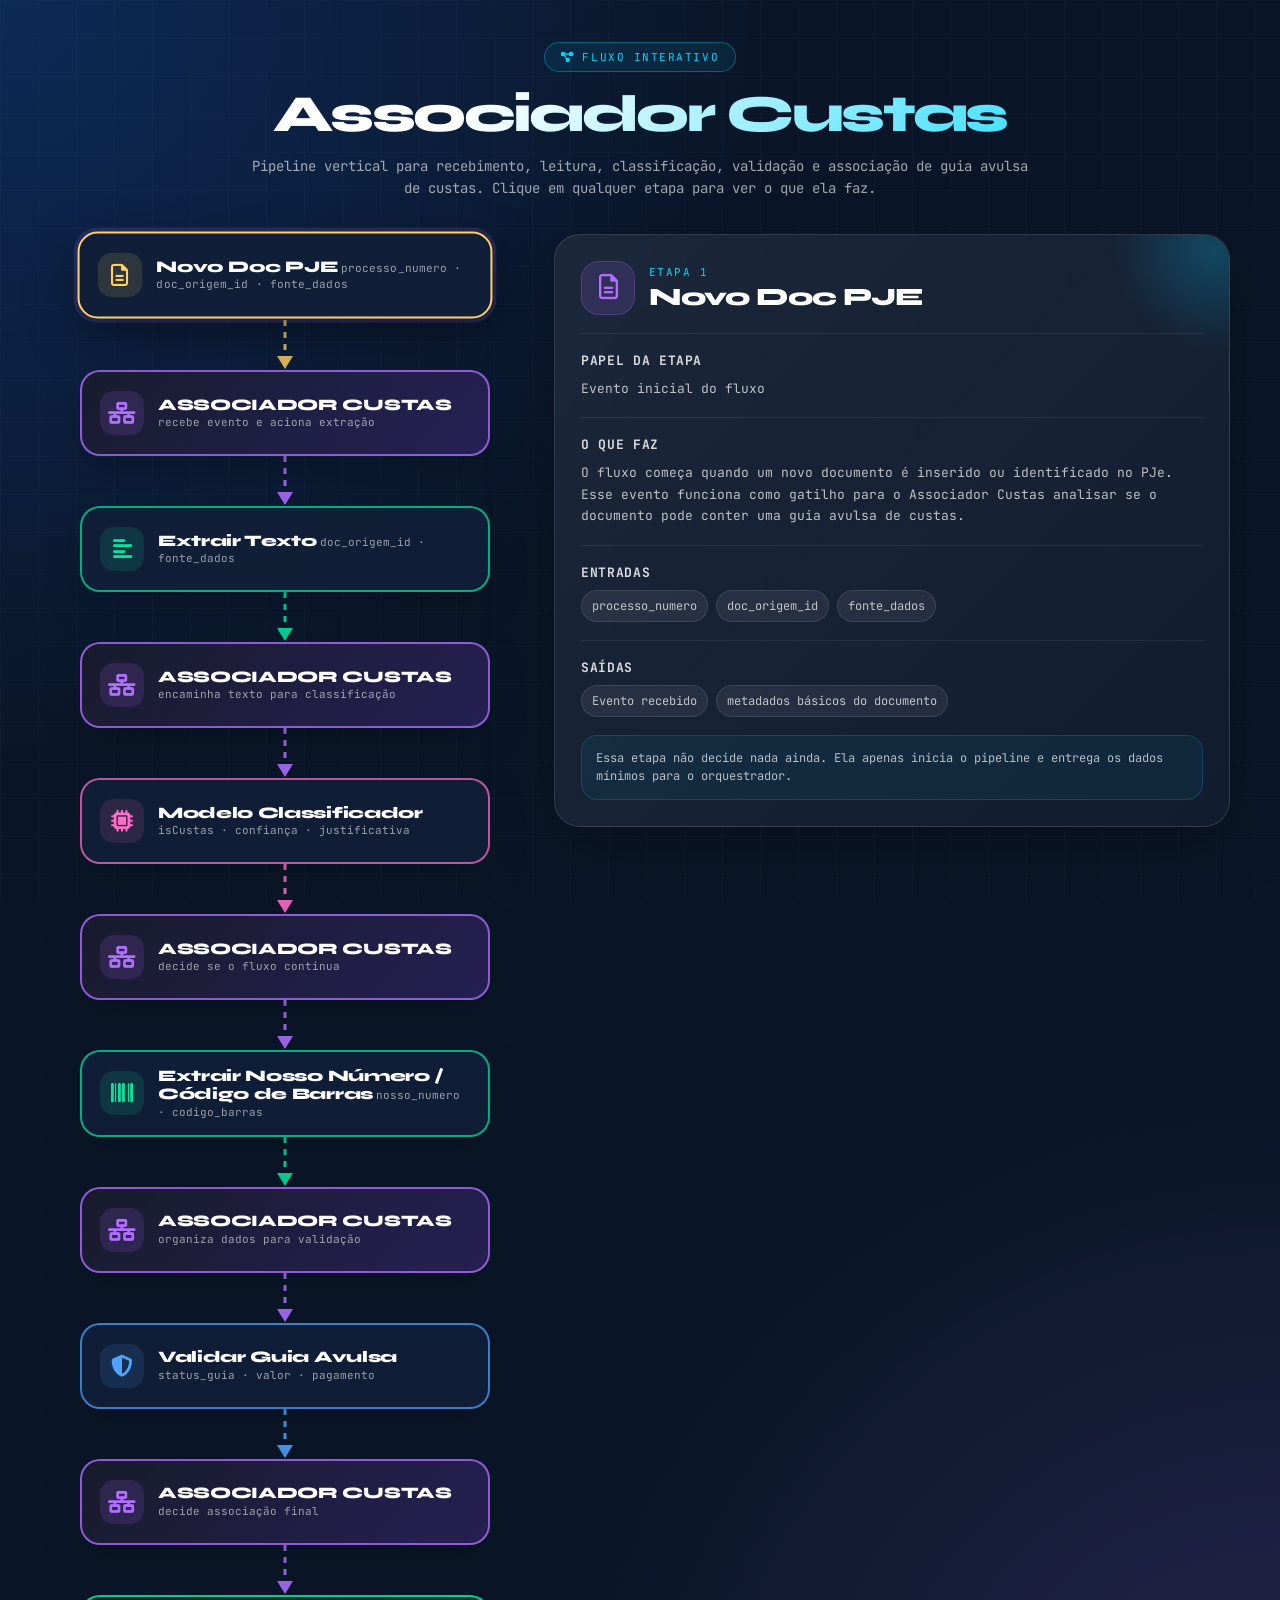
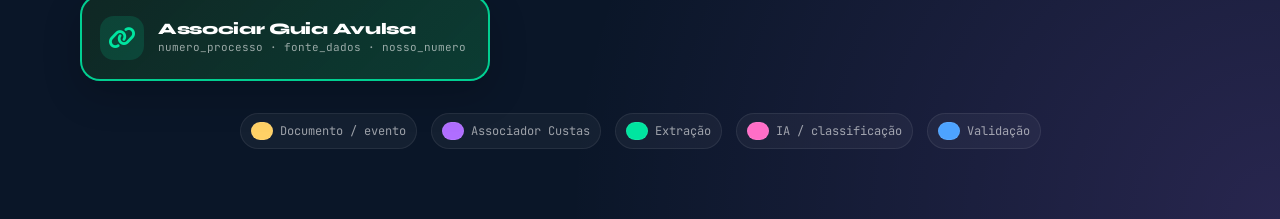
==== fluxo.html @ 92eff931 "html do fluxo" ====
<!DOCTYPE html>
<html lang="pt-BR">
<head>
  <meta charset="UTF-8" />
  <title>Fluxo Interativo - Associador Custas</title>
  <meta name="viewport" content="width=device-width, initial-scale=1.0" />

  <link href="https://fonts.googleapis.com/css2?family=Syne:wght@700;800&family=JetBrains+Mono:wght@400;600&display=swap" rel="stylesheet">
  <link rel="stylesheet" href="https://cdnjs.cloudflare.com/ajax/libs/font-awesome/6.5.0/css/all.min.css"/>

  <style>
    :root {
      --bg: #0a1628;
      --bg2: #101d33;
      --card: rgba(18, 31, 56, 0.92);
      --card2: rgba(26, 42, 74, 0.96);
      --text: #ffffff;
      --muted: rgba(255,255,255,.62);

      --yellow: #ffd166;
      --purple: #b06eff;
      --cyan: #00d4ff;
      --green: #00e5a0;
      --blue: #4da3ff;
      --pink: #ff6ec7;
      --border: rgba(255,255,255,.12);
    }

    * {
      box-sizing: border-box;
    }

    body {
      margin: 0;
      min-height: 100vh;
      background:
        radial-gradient(circle at top left, rgba(26,111,255,.22), transparent 34%),
        radial-gradient(circle at bottom right, rgba(176,110,255,.18), transparent 32%),
        var(--bg);
      color: var(--text);
      font-family: 'Syne', sans-serif;
      overflow-x: hidden;
    }

    body::before {
      content: "";
      position: fixed;
      inset: 0;
      background-image:
        linear-gradient(rgba(255,255,255,.035) 1px, transparent 1px),
        linear-gradient(90deg, rgba(255,255,255,.035) 1px, transparent 1px);
      background-size: 38px 38px;
      pointer-events: none;
      opacity: .6;
    }

    .page {
      position: relative;
      z-index: 1;
      width: min(1180px, calc(100vw - 32px));
      margin: 0 auto;
      padding: 42px 0 70px;
    }

    .header {
      text-align: center;
      margin-bottom: 34px;
    }

    .badge {
      display: inline-flex;
      align-items: center;
      gap: 8px;
      padding: 7px 16px;
      border: 1px solid rgba(0,212,255,.35);
      border-radius: 999px;
      background: rgba(0,212,255,.08);
      color: var(--cyan);
      font-family: 'JetBrains Mono', monospace;
      font-size: 11px;
      text-transform: uppercase;
      letter-spacing: .14em;
      margin-bottom: 16px;
    }

    h1 {
      margin: 0;
      font-size: clamp(30px, 5vw, 52px);
      font-weight: 800;
      letter-spacing: -0.05em;
      line-height: 1.02;
      background: linear-gradient(135deg, #fff 35%, var(--cyan));
      -webkit-background-clip: text;
      -webkit-text-fill-color: transparent;
      background-clip: text;
    }

    .subtitle {
      max-width: 780px;
      margin: 14px auto 0;
      color: var(--muted);
      font-family: 'JetBrains Mono', monospace;
      font-size: 14px;
      line-height: 1.6;
    }

    .layout {
      display: grid;
      grid-template-columns: 470px 1fr;
      gap: 34px;
      align-items: start;
      margin-top: 34px;
    }

    .flow-column {
      display: flex;
      flex-direction: column;
      align-items: center;
      width: 100%;
    }

    .step {
      width: min(410px, 100%);
      min-height: 86px;
      border-radius: 20px;
      border: 2px solid var(--border);
      background: var(--card);
      color: #fff;
      padding: 15px 18px;
      cursor: pointer;
      position: relative;
      z-index: 2;
      box-shadow: 0 14px 38px rgba(0,0,0,.20);
      transition:
        transform .16s ease,
        box-shadow .16s ease,
        border-color .16s ease,
        background .16s ease;
      display: grid;
      grid-template-columns: 46px 1fr;
      gap: 12px;
      align-items: center;
      text-align: left;
      font-family: 'Syne', sans-serif;
    }

    .step:hover {
      transform: translateY(-2px);
      box-shadow: 0 18px 46px rgba(0,0,0,.32);
    }

    .step.active {
      transform: translateY(-2px) scale(1.012);
      box-shadow:
        0 0 0 4px rgba(176,110,255,.15),
        0 18px 50px rgba(0,0,0,.42);
    }

    .icon {
      width: 44px;
      height: 44px;
      border-radius: 14px;
      display: grid;
      place-items: center;
      font-size: 22px;
      background: rgba(255,255,255,.06);
    }

    .step-title {
      font-size: 16px;
      font-weight: 800;
      line-height: 1.15;
      letter-spacing: -0.02em;
    }

    .step-mini {
      margin-top: 5px;
      font-family: 'JetBrains Mono', monospace;
      font-size: 11px;
      color: rgba(255,255,255,.58);
      line-height: 1.35;
    }

    .doc {
      border-color: rgba(255,209,102,.75);
    }
    .doc .icon {
      color: var(--yellow);
      background: rgba(255,209,102,.12);
    }
    .doc.active {
      border-color: var(--yellow);
    }

    .assoc {
      border-color: rgba(176,110,255,.78);
      background: linear-gradient(135deg, rgba(25,28,45,.95), rgba(49,36,100,.72));
    }
    .assoc .icon {
      color: var(--purple);
      background: rgba(176,110,255,.14);
    }
    .assoc.active {
      border-color: var(--purple);
    }

    .extract {
      border-color: rgba(0,229,160,.72);
    }
    .extract .icon {
      color: var(--green);
      background: rgba(0,229,160,.12);
    }
    .extract.active {
      border-color: var(--green);
    }

    .classify {
      border-color: rgba(255,110,199,.72);
    }
    .classify .icon {
      color: var(--pink);
      background: rgba(255,110,199,.12);
    }
    .classify.active {
      border-color: var(--pink);
    }

    .validate {
      border-color: rgba(77,163,255,.72);
    }
    .validate .icon {
      color: var(--blue);
      background: rgba(77,163,255,.12);
    }
    .validate.active {
      border-color: var(--blue);
    }

    .final {
      border-color: rgba(0,229,160,.88);
      background: linear-gradient(135deg, rgba(16,40,36,.96), rgba(12,74,55,.74));
    }
    .final .icon {
      color: var(--green);
      background: rgba(0,229,160,.14);
    }
    .final.active {
      border-color: var(--green);
    }

    .arrow {
      height: 50px;
      width: 32px;
      display: grid;
      place-items: center;
      opacity: .9;
    }

    .arrow svg {
      overflow: visible;
    }

    .arrow-line {
      stroke-dasharray: 6 6;
      animation: dash 1.4s linear infinite;
    }

    @keyframes dash {
      to {
        stroke-dashoffset: -24;
      }
    }

    .details {
      position: sticky;
      top: 24px;
      border: 1px solid var(--border);
      border-radius: 26px;
      background:
        linear-gradient(135deg, rgba(255,255,255,.07), rgba(255,255,255,.025)),
        rgba(12, 24, 44, .86);
      box-shadow: 0 20px 65px rgba(0,0,0,.30);
      padding: 26px;
      min-height: 438px;
      overflow: hidden;
    }

    .details::before {
      content: "";
      position: absolute;
      width: 220px;
      height: 220px;
      border-radius: 50%;
      right: -95px;
      top: -95px;
      background: radial-gradient(circle, rgba(0,212,255,.22), transparent 65%);
      pointer-events: none;
    }

    .details-top {
      display: flex;
      align-items: center;
      gap: 14px;
      margin-bottom: 18px;
      position: relative;
      z-index: 1;
    }

    .details-icon {
      width: 54px;
      height: 54px;
      border-radius: 18px;
      display: grid;
      place-items: center;
      background: rgba(176,110,255,.14);
      color: var(--purple);
      font-size: 25px;
      border: 1px solid rgba(176,110,255,.25);
    }

    .details-kicker {
      color: var(--cyan);
      font-family: 'JetBrains Mono', monospace;
      font-size: 11px;
      text-transform: uppercase;
      letter-spacing: .13em;
      margin-bottom: 5px;
    }

    .details-title {
      font-size: 25px;
      font-weight: 800;
      letter-spacing: -0.04em;
      line-height: 1.08;
    }

    .details-body {
      position: relative;
      z-index: 1;
    }

    .section {
      margin-top: 18px;
      padding-top: 18px;
      border-top: 1px solid rgba(255,255,255,.08);
    }

    .section h3 {
      margin: 0 0 9px;
      color: rgba(255,255,255,.84);
      font-size: 13px;
      font-family: 'JetBrains Mono', monospace;
      letter-spacing: .05em;
      text-transform: uppercase;
    }

    .section p {
      margin: 0;
      color: rgba(255,255,255,.72);
      font-family: 'JetBrains Mono', monospace;
      font-size: 13px;
      line-height: 1.65;
    }

    .chips {
      display: flex;
      flex-wrap: wrap;
      gap: 8px;
    }

    .chip {
      display: inline-flex;
      padding: 7px 10px;
      border-radius: 999px;
      background: rgba(255,255,255,.07);
      border: 1px solid rgba(255,255,255,.10);
      color: rgba(255,255,255,.72);
      font-family: 'JetBrains Mono', monospace;
      font-size: 12px;
    }

    .hint {
      margin-top: 18px;
      padding: 13px 14px;
      border-radius: 16px;
      border: 1px solid rgba(0,212,255,.18);
      background: rgba(0,212,255,.06);
      color: rgba(255,255,255,.70);
      font-family: 'JetBrains Mono', monospace;
      font-size: 12px;
      line-height: 1.55;
    }

    .legend {
      margin-top: 32px;
      display: flex;
      flex-wrap: wrap;
      justify-content: center;
      gap: 14px;
      color: rgba(255,255,255,.58);
      font-family: 'JetBrains Mono', monospace;
      font-size: 12px;
    }

    .legend span {
      display: inline-flex;
      align-items: center;
      gap: 7px;
      padding: 8px 10px;
      border-radius: 999px;
      background: rgba(255,255,255,.045);
      border: 1px solid rgba(255,255,255,.075);
    }

    .dot {
      width: 10px;
      height: 10px;
      border-radius: 50%;
    }

    @media (max-width: 920px) {
      .layout {
        grid-template-columns: 1fr;
      }

      .details {
        position: relative;
        top: auto;
        width: min(620px, 100%);
        margin: 0 auto;
        order: -1;
      }

      .flow-column {
        order: 2;
      }
    }

    @media (max-width: 520px) {
      .page {
        width: min(100vw - 18px, 1180px);
        padding-top: 30px;
      }

      .details {
        padding: 20px;
        border-radius: 22px;
      }

      .step {
        grid-template-columns: 42px 1fr;
        min-height: 80px;
        padding: 14px;
      }

      .icon {
        width: 40px;
        height: 40px;
        font-size: 20px;
      }

      .step-title {
        font-size: 15px;
      }

      .subtitle {
        font-size: 12.5px;
      }
    }
  </style>
</head>

<body>
  <main class="page">
    <header class="header">
      <div class="badge">
        <i class="fa-solid fa-diagram-project"></i>
        Fluxo interativo
      </div>
      <h1>Associador Custas</h1>
      <p class="subtitle">
        Pipeline vertical para recebimento, leitura, classificação, validação e associação de guia avulsa de custas.
        Clique em qualquer etapa para ver o que ela faz.
      </p>
    </header>

    <section class="layout">
      <div class="flow-column">

        <button class="step doc active"
          data-step="1"
          data-icon="fa-regular fa-file-lines"
          data-title="Novo Doc PJE"
          data-role="Evento inicial do fluxo"
          data-desc="O fluxo começa quando um novo documento é inserido ou identificado no PJe. Esse evento funciona como gatilho para o Associador Custas analisar se o documento pode conter uma guia avulsa de custas."
          data-inputs="processo_numero, doc_origem_id, fonte_dados"
          data-outputs="Evento recebido, metadados básicos do documento"
          data-note="Essa etapa não decide nada ainda. Ela apenas inicia o pipeline e entrega os dados mínimos para o orquestrador.">
          <span class="icon"><i class="fa-regular fa-file-lines"></i></span>
          <span>
            <span class="step-title">Novo Doc PJE</span>
            <span class="step-mini">processo_numero · doc_origem_id · fonte_dados</span>
          </span>
        </button>

        <div class="arrow">
          <svg width="26" height="50">
            <path class="arrow-line" d="M13 0 L13 38" stroke="#ffd166" stroke-width="3" fill="none"/>
            <polygon points="5,36 21,36 13,49" fill="#ffd166"/>
          </svg>
        </div>

        <button class="step assoc"
          data-step="2"
          data-icon="fa-solid fa-network-wired"
          data-title="ASSOCIADOR CUSTAS"
          data-role="Orquestrador do fluxo"
          data-desc="Recebe o evento do documento novo e organiza a próxima ação. Nesta primeira passagem, ele decide que precisa obter o conteúdo textual do documento antes de qualquer classificação."
          data-inputs="processo_numero, doc_origem_id, fonte_dados"
          data-outputs="Chamada para extração de texto"
          data-note="O Associador Custas funciona como controlador do pipeline, mas agora aparece de forma sequencial, sem setas de retorno.">
          <span class="icon"><i class="fa-solid fa-network-wired"></i></span>
          <span>
            <span class="step-title">ASSOCIADOR CUSTAS</span>
            <span class="step-mini">recebe evento e aciona extração</span>
          </span>
        </button>

        <div class="arrow">
          <svg width="26" height="50">
            <path class="arrow-line" d="M13 0 L13 38" stroke="#b06eff" stroke-width="3" fill="none"/>
            <polygon points="5,36 21,36 13,49" fill="#b06eff"/>
          </svg>
        </div>

        <button class="step extract"
          data-step="3"
          data-icon="fa-solid fa-align-left"
          data-title="Extrair Texto"
          data-role="Leitura do conteúdo do documento"
          data-desc="Consulta o documento de origem e extrai o texto necessário para análise posterior. Essa etapa transforma o documento bruto em uma representação textual utilizável pelo modelo classificador e pelos extratores."
          data-inputs="doc_origem_id, fonte_dados"
          data-outputs="texto_doc"
          data-note="Aqui pode haver chamada para API do PJe, OCR ou mecanismo interno de leitura, dependendo do formato do documento.">
          <span class="icon"><i class="fa-solid fa-align-left"></i></span>
          <span>
            <span class="step-title">Extrair Texto</span>
            <span class="step-mini">doc_origem_id · fonte_dados</span>
          </span>
        </button>

        <div class="arrow">
          <svg width="26" height="50">
            <path class="arrow-line" d="M13 0 L13 38" stroke="#00e5a0" stroke-width="3" fill="none"/>
            <polygon points="5,36 21,36 13,49" fill="#00e5a0"/>
          </svg>
        </div>

        <button class="step assoc"
          data-step="4"
          data-icon="fa-solid fa-network-wired"
          data-title="ASSOCIADOR CUSTAS"
          data-role="Recebe texto extraído"
          data-desc="Recebe o texto extraído do documento e prepara a chamada ao modelo classificador. A função desta etapa é coordenar a transição entre leitura do documento e análise semântica."
          data-inputs="texto_doc, processo_numero, doc_origem_id"
          data-outputs="Chamada para modelo classificador"
          data-note="Se o texto vier vazio, ilegível ou insuficiente, aqui pode ser previsto tratamento de erro ou encerramento controlado do fluxo.">
          <span class="icon"><i class="fa-solid fa-network-wired"></i></span>
          <span>
            <span class="step-title">ASSOCIADOR CUSTAS</span>
            <span class="step-mini">encaminha texto para classificação</span>
          </span>
        </button>

        <div class="arrow">
          <svg width="26" height="50">
            <path class="arrow-line" d="M13 0 L13 38" stroke="#b06eff" stroke-width="3" fill="none"/>
            <polygon points="5,36 21,36 13,49" fill="#b06eff"/>
          </svg>
        </div>

        <button class="step classify"
          data-step="5"
          data-icon="fa-solid fa-microchip"
          data-title="Modelo Classificador"
          data-role="Identificação de documento de custas"
          data-desc="Analisa o texto do documento e identifica se ele parece ser uma guia de custas, comprovante relacionado ou outro documento relevante para associação de guia avulsa."
          data-inputs="texto_doc"
          data-outputs="isCustas, confiança_classificação, justificativa_modelo"
          data-note="A saída principal é uma decisão do tipo verdadeiro/falso, indicando se o fluxo deve continuar para extração de dados financeiros.">
          <span class="icon"><i class="fa-solid fa-microchip"></i></span>
          <span>
            <span class="step-title">Modelo Classificador</span>
            <span class="step-mini">isCustas · confiança · justificativa</span>
          </span>
        </button>

        <div class="arrow">
          <svg width="26" height="50">
            <path class="arrow-line" d="M13 0 L13 38" stroke="#ff6ec7" stroke-width="3" fill="none"/>
            <polygon points="5,36 21,36 13,49" fill="#ff6ec7"/>
          </svg>
        </div>

        <button class="step assoc"
          data-step="6"
          data-icon="fa-solid fa-network-wired"
          data-title="ASSOCIADOR CUSTAS"
          data-role="Decisão de continuidade"
          data-desc="Recebe o resultado do classificador. Se o documento for identificado como relacionado a custas, o fluxo segue para extração do Nosso Número ou código de barras. Caso contrário, o fluxo pode ser encerrado ou registrado como não aplicável."
          data-inputs="isCustas, confiança_classificação, texto_doc"
          data-outputs="Decisão de continuidade do fluxo"
          data-note="Essa é uma etapa de controle importante: evita tentar validar ou associar documentos que não são guias ou comprovantes de custas.">
          <span class="icon"><i class="fa-solid fa-network-wired"></i></span>
          <span>
            <span class="step-title">ASSOCIADOR CUSTAS</span>
            <span class="step-mini">decide se o fluxo continua</span>
          </span>
        </button>

        <div class="arrow">
          <svg width="26" height="50">
            <path class="arrow-line" d="M13 0 L13 38" stroke="#b06eff" stroke-width="3" fill="none"/>
            <polygon points="5,36 21,36 13,49" fill="#b06eff"/>
          </svg>
        </div>

        <button class="step extract"
          data-step="7"
          data-icon="fa-solid fa-barcode"
          data-title="Extrair Nosso Número / Código de Barras"
          data-role="Extração de identificadores financeiros"
          data-desc="Busca no texto do documento informações como Nosso Número, linha digitável, código de barras ou outros identificadores necessários para consultar e validar a guia avulsa."
          data-inputs="texto_doc"
          data-outputs="nosso_numero, codigo_barras, linha_digitavel"
          data-note="Essa etapa pode usar regex, regras heurísticas ou modelo de extração estruturada para localizar os identificadores.">
          <span class="icon"><i class="fa-solid fa-barcode"></i></span>
          <span>
            <span class="step-title">Extrair Nosso Número / Código de Barras</span>
            <span class="step-mini">nosso_numero · codigo_barras</span>
          </span>
        </button>

        <div class="arrow">
          <svg width="26" height="50">
            <path class="arrow-line" d="M13 0 L13 38" stroke="#00e5a0" stroke-width="3" fill="none"/>
            <polygon points="5,36 21,36 13,49" fill="#00e5a0"/>
          </svg>
        </div>

        <button class="step assoc"
          data-step="8"
          data-icon="fa-solid fa-network-wired"
          data-title="ASSOCIADOR CUSTAS"
          data-role="Preparação para validação"
          data-desc="Recebe os identificadores extraídos e monta a chamada de validação da guia. Também pode verificar se há dados mínimos suficientes para prosseguir."
          data-inputs="nosso_numero, codigo_barras, processo_numero, fonte_dados"
          data-outputs="Requisição para validação da guia"
          data-note="Se não for encontrado Nosso Número ou código de barras, o fluxo pode registrar pendência para conferência manual.">
          <span class="icon"><i class="fa-solid fa-network-wired"></i></span>
          <span>
            <span class="step-title">ASSOCIADOR CUSTAS</span>
            <span class="step-mini">organiza dados para validação</span>
          </span>
        </button>

        <div class="arrow">
          <svg width="26" height="50">
            <path class="arrow-line" d="M13 0 L13 38" stroke="#b06eff" stroke-width="3" fill="none"/>
            <polygon points="5,36 21,36 13,49" fill="#b06eff"/>
          </svg>
        </div>

        <button class="step validate"
          data-step="9"
          data-icon="fa-solid fa-shield-halved"
          data-title="Validar Guia Avulsa"
          data-role="Consulta e conferência da guia"
          data-desc="Consulta a base ou serviço de custas para verificar se a guia avulsa existe, se é válida, se está paga e se os dados são compatíveis com o processo."
          data-inputs="nosso_numero, codigo_barras"
          data-outputs="status_guia, valor, data_pagamento, dados_validados"
          data-note="Essa etapa reduz risco de associação indevida, pois valida a guia antes da vinculação final ao processo.">
          <span class="icon"><i class="fa-solid fa-shield-halved"></i></span>
          <span>
            <span class="step-title">Validar Guia Avulsa</span>
            <span class="step-mini">status_guia · valor · pagamento</span>
          </span>
        </button>

        <div class="arrow">
          <svg width="26" height="50">
            <path class="arrow-line" d="M13 0 L13 38" stroke="#4da3ff" stroke-width="3" fill="none"/>
            <polygon points="5,36 21,36 13,49" fill="#4da3ff"/>
          </svg>
        </div>

        <button class="step assoc"
          data-step="10"
          data-icon="fa-solid fa-network-wired"
          data-title="ASSOCIADOR CUSTAS"
          data-role="Decisão final de associação"
          data-desc="Recebe o resultado da validação. Se a guia estiver regular, prepara a chamada final para associar a guia avulsa ao processo correto."
          data-inputs="status_guia, dados_validados, processo_numero, fonte_dados"
          data-outputs="Comando de associação da guia"
          data-note="Se a guia não estiver paga, for inválida ou incompatível, o fluxo pode registrar falha e não realizar associação automática.">
          <span class="icon"><i class="fa-solid fa-network-wired"></i></span>
          <span>
            <span class="step-title">ASSOCIADOR CUSTAS</span>
            <span class="step-mini">decide associação final</span>
          </span>
        </button>

        <div class="arrow">
          <svg width="26" height="50">
            <path class="arrow-line" d="M13 0 L13 38" stroke="#b06eff" stroke-width="3" fill="none"/>
            <polygon points="5,36 21,36 13,49" fill="#b06eff"/>
          </svg>
        </div>

        <button class="step final"
          data-step="11"
          data-icon="fa-solid fa-link"
          data-title="Associar Guia Avulsa"
          data-role="Vinculação final ao processo"
          data-desc="Realiza a associação da guia avulsa validada ao processo correspondente, registrando o vínculo e encerrando o fluxo automatizado."
          data-inputs="numero_processo, fonte_dados, nosso_numero"
          data-outputs="Guia associada, registro da operação, fim do fluxo"
          data-note="Essa é a etapa final do pipeline. Depois dela, o processo passa a ter a guia corretamente vinculada, conforme a validação realizada.">
          <span class="icon"><i class="fa-solid fa-link"></i></span>
          <span>
            <span class="step-title">Associar Guia Avulsa</span>
            <span class="step-mini">numero_processo · fonte_dados · nosso_numero</span>
          </span>
        </button>

      </div>

      <aside class="details" id="detailsPanel">
        <div class="details-top">
          <div class="details-icon" id="detailsIcon">
            <i class="fa-regular fa-file-lines"></i>
          </div>
          <div>
            <div class="details-kicker" id="detailsKicker">Etapa 1</div>
            <div class="details-title" id="detailsTitle">Novo Doc PJE</div>
          </div>
        </div>

        <div class="details-body">
          <div class="section">
            <h3>Papel da etapa</h3>
            <p id="detailsRole">Evento inicial do fluxo</p>
          </div>

          <div class="section">
            <h3>O que faz</h3>
            <p id="detailsDesc">
              O fluxo começa quando um novo documento é inserido ou identificado no PJe.
            </p>
          </div>

          <div class="section">
            <h3>Entradas</h3>
            <div class="chips" id="detailsInputs"></div>
          </div>

          <div class="section">
            <h3>Saídas</h3>
            <div class="chips" id="detailsOutputs"></div>
          </div>

          <div class="hint" id="detailsNote">
            Clique em qualquer etapa do fluxo para atualizar este painel.
          </div>
        </div>
      </aside>
    </section>

    <div class="legend">
      <span><span class="dot" style="background: var(--yellow);"></span> Documento / evento</span>
      <span><span class="dot" style="background: var(--purple);"></span> Associador Custas</span>
      <span><span class="dot" style="background: var(--green);"></span> Extração</span>
      <span><span class="dot" style="background: var(--pink);"></span> IA / classificação</span>
      <span><span class="dot" style="background: var(--blue);"></span> Validação</span>
    </div>
  </main>

  <script>
    const steps = document.querySelectorAll(".step");

    const detailsIcon = document.getElementById("detailsIcon");
    const detailsKicker = document.getElementById("detailsKicker");
    const detailsTitle = document.getElementById("detailsTitle");
    const detailsRole = document.getElementById("detailsRole");
    const detailsDesc = document.getElementById("detailsDesc");
    const detailsInputs = document.getElementById("detailsInputs");
    const detailsOutputs = document.getElementById("detailsOutputs");
    const detailsNote = document.getElementById("detailsNote");

    function makeChips(container, value) {
      container.innerHTML = "";

      const items = value
        .split(",")
        .map(item => item.trim())
        .filter(Boolean);

      items.forEach(item => {
        const chip = document.createElement("span");
        chip.className = "chip";
        chip.textContent = item;
        container.appendChild(chip);
      });
    }

    function setActiveStep(step) {
      steps.forEach(s => s.classList.remove("active"));
      step.classList.add("active");

      const iconClass = step.dataset.icon;

      detailsIcon.innerHTML = `<i class="${iconClass}"></i>`;
      detailsKicker.textContent = `Etapa ${step.dataset.step}`;
      detailsTitle.textContent = step.dataset.title;
      detailsRole.textContent = step.dataset.role;
      detailsDesc.textContent = step.dataset.desc;
      detailsNote.textContent = step.dataset.note;

      makeChips(detailsInputs, step.dataset.inputs);
      makeChips(detailsOutputs, step.dataset.outputs);
    }

    steps.forEach(step => {
      step.addEventListener("click", () => setActiveStep(step));

      step.addEventListener("keydown", event => {
        if (event.key === "Enter" || event.key === " ") {
          event.preventDefault();
          setActiveStep(step);
        }
      });
    });

    // Inicializa painel com a primeira etapa
    setActiveStep(document.querySelector(".step.active") || steps[0]);
  </script>
</body>
</html>
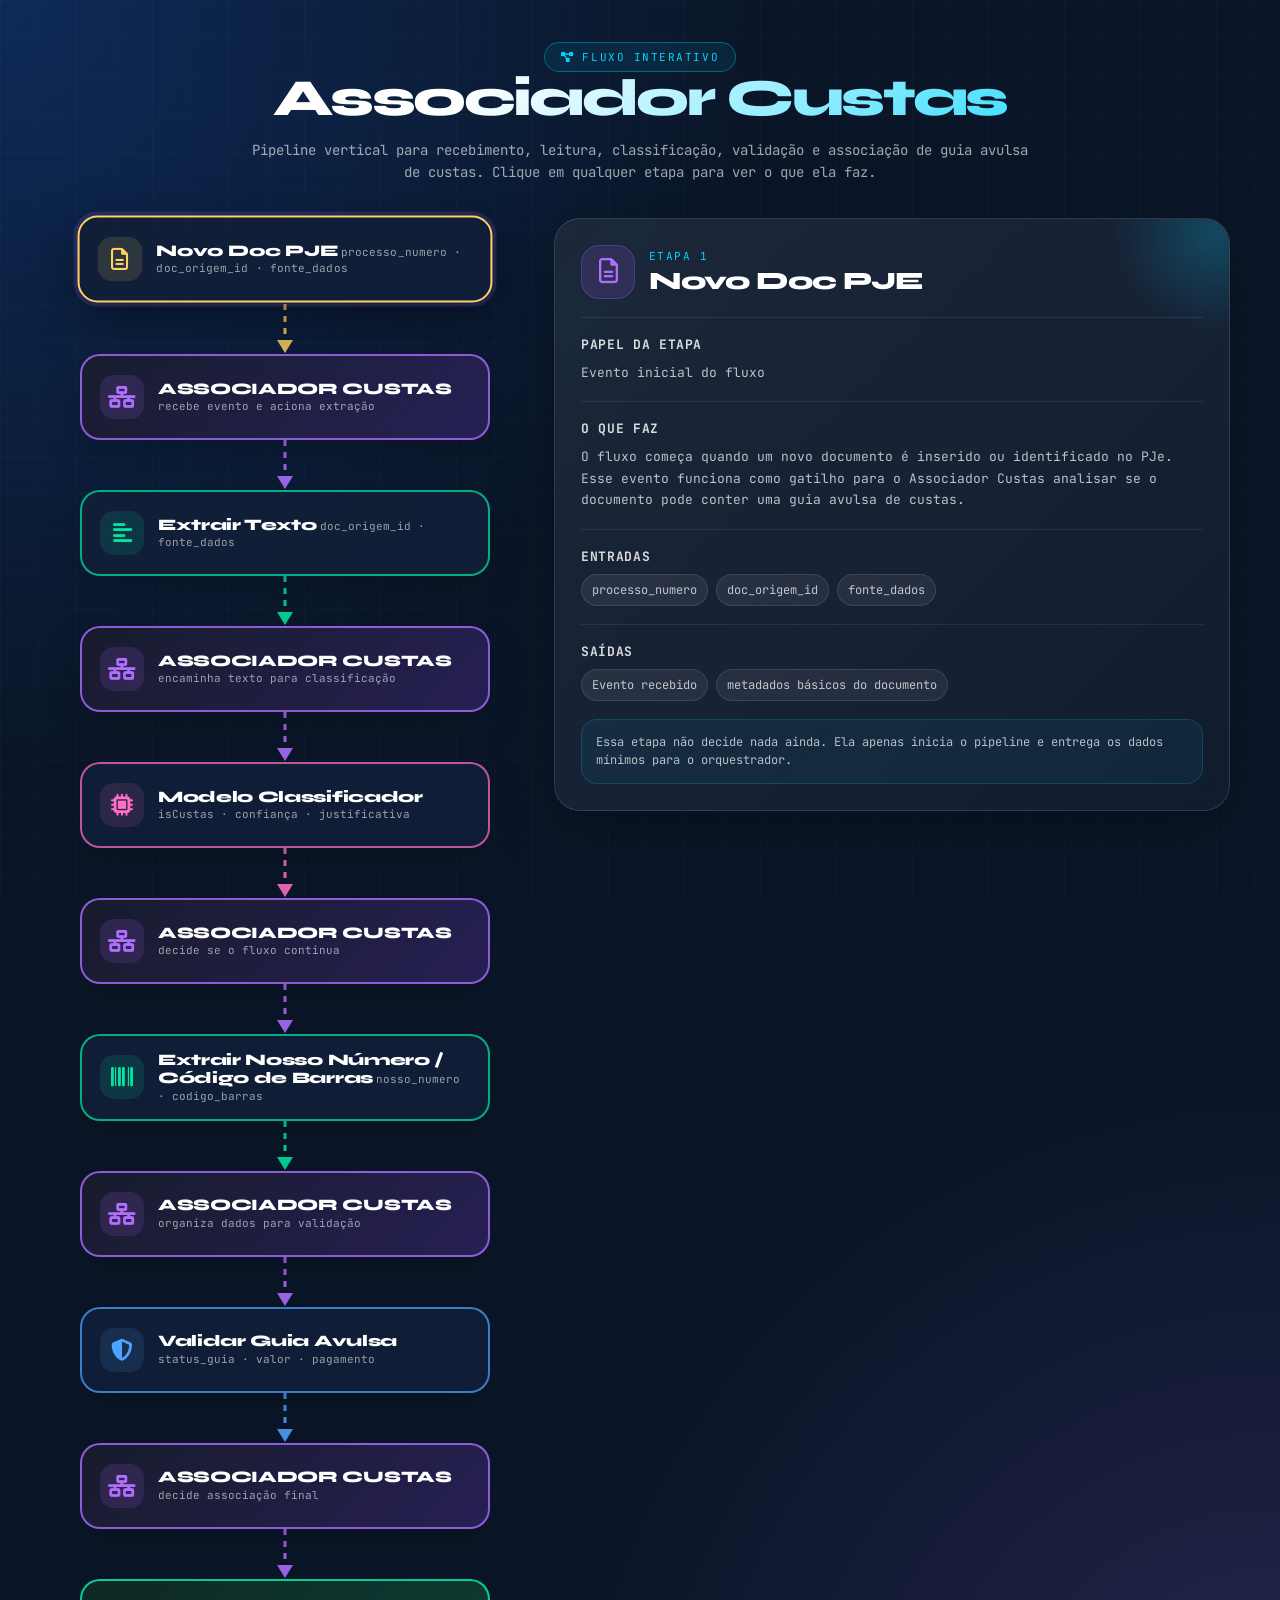
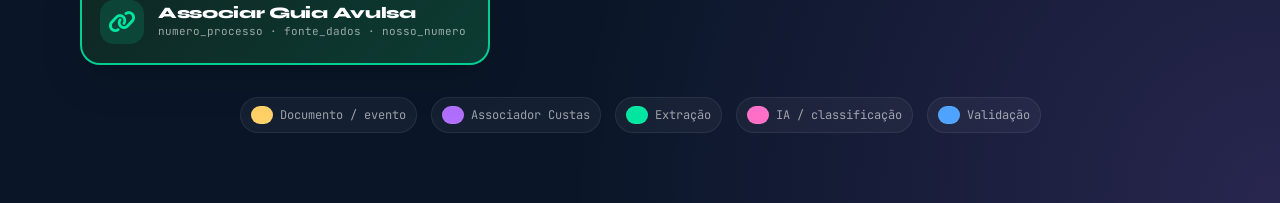
==== commit 7e54447e: "separando o css" ====
--- a/fluxo.html
+++ b/fluxo.html
@@ -7,53 +7,9 @@
 
   <link href="https://fonts.googleapis.com/css2?family=Syne:wght@700;800&family=JetBrains+Mono:wght@400;600&display=swap" rel="stylesheet">
   <link rel="stylesheet" href="https://cdnjs.cloudflare.com/ajax/libs/font-awesome/6.5.0/css/all.min.css"/>
+  <link rel="stylesheet" href="style.css">
 
   <style>
-    :root {
-      --bg: #0a1628;
-      --bg2: #101d33;
-      --card: rgba(18, 31, 56, 0.92);
-      --card2: rgba(26, 42, 74, 0.96);
-      --text: #ffffff;
-      --muted: rgba(255,255,255,.62);
-
-      --yellow: #ffd166;
-      --purple: #b06eff;
-      --cyan: #00d4ff;
-      --green: #00e5a0;
-      --blue: #4da3ff;
-      --pink: #ff6ec7;
-      --border: rgba(255,255,255,.12);
-    }
-
-    * {
-      box-sizing: border-box;
-    }
-
-    body {
-      margin: 0;
-      min-height: 100vh;
-      background:
-        radial-gradient(circle at top left, rgba(26,111,255,.22), transparent 34%),
-        radial-gradient(circle at bottom right, rgba(176,110,255,.18), transparent 32%),
-        var(--bg);
-      color: var(--text);
-      font-family: 'Syne', sans-serif;
-      overflow-x: hidden;
-    }
-
-    body::before {
-      content: "";
-      position: fixed;
-      inset: 0;
-      background-image:
-        linear-gradient(rgba(255,255,255,.035) 1px, transparent 1px),
-        linear-gradient(90deg, rgba(255,255,255,.035) 1px, transparent 1px);
-      background-size: 38px 38px;
-      pointer-events: none;
-      opacity: .6;
-    }
-
     .page {
       position: relative;
       z-index: 1;
@@ -67,32 +23,12 @@
       margin-bottom: 34px;
     }
 
-    .badge {
-      display: inline-flex;
-      align-items: center;
-      gap: 8px;
-      padding: 7px 16px;
-      border: 1px solid rgba(0,212,255,.35);
-      border-radius: 999px;
-      background: rgba(0,212,255,.08);
-      color: var(--cyan);
-      font-family: 'JetBrains Mono', monospace;
-      font-size: 11px;
-      text-transform: uppercase;
-      letter-spacing: .14em;
-      margin-bottom: 16px;
-    }
-
     h1 {
       margin: 0;
       font-size: clamp(30px, 5vw, 52px);
       font-weight: 800;
       letter-spacing: -0.05em;
       line-height: 1.02;
-      background: linear-gradient(135deg, #fff 35%, var(--cyan));
-      -webkit-background-clip: text;
-      -webkit-text-fill-color: transparent;
-      background-clip: text;
     }
 
     .subtitle {
--- a/style.css
+++ b/style.css
@@ -0,0 +1,69 @@
+:root {
+  --bg: #0a1628;
+  --bg2: #101d33;
+  --card: rgba(18, 31, 56, 0.92);
+  --card2: rgba(26, 42, 74, 0.96);
+  --text: #ffffff;
+  --muted: rgba(255,255,255,.62);
+
+  --yellow: #ffd166;
+  --purple: #b06eff;
+  --cyan: #00d4ff;
+  --green: #00e5a0;
+  --blue: #4da3ff;
+  --pink: #ff6ec7;
+  --border: rgba(255,255,255,.12);
+}
+
+* {
+  margin: 0;
+  padding: 0;
+  box-sizing: border-box;
+}
+
+body {
+  min-height: 100vh;
+  background:
+    radial-gradient(circle at top left, rgba(26,111,255,.22), transparent 34%),
+    radial-gradient(circle at bottom right, rgba(176,110,255,.18), transparent 32%),
+    var(--bg);
+  color: var(--text);
+  font-family: 'Syne', sans-serif;
+  overflow-x: hidden;
+  position: relative;
+}
+
+body::before {
+  content: "";
+  position: fixed;
+  inset: 0;
+  background-image:
+    linear-gradient(rgba(255,255,255,.035) 1px, transparent 1px),
+    linear-gradient(90deg, rgba(255,255,255,.035) 1px, transparent 1px);
+  background-size: 38px 38px;
+  pointer-events: none;
+  opacity: .6;
+  z-index: 0;
+}
+
+.badge {
+  display: inline-flex;
+  align-items: center;
+  gap: 8px;
+  padding: 7px 16px;
+  border: 1px solid rgba(0,212,255,.35);
+  border-radius: 999px;
+  background: rgba(0,212,255,.08);
+  color: var(--cyan);
+  font-family: 'JetBrains Mono', monospace;
+  font-size: 11px;
+  text-transform: uppercase;
+  letter-spacing: .14em;
+}
+
+h1 {
+  background: linear-gradient(135deg, #fff 35%, var(--cyan));
+  -webkit-background-clip: text;
+  -webkit-text-fill-color: transparent;
+  background-clip: text;
+}
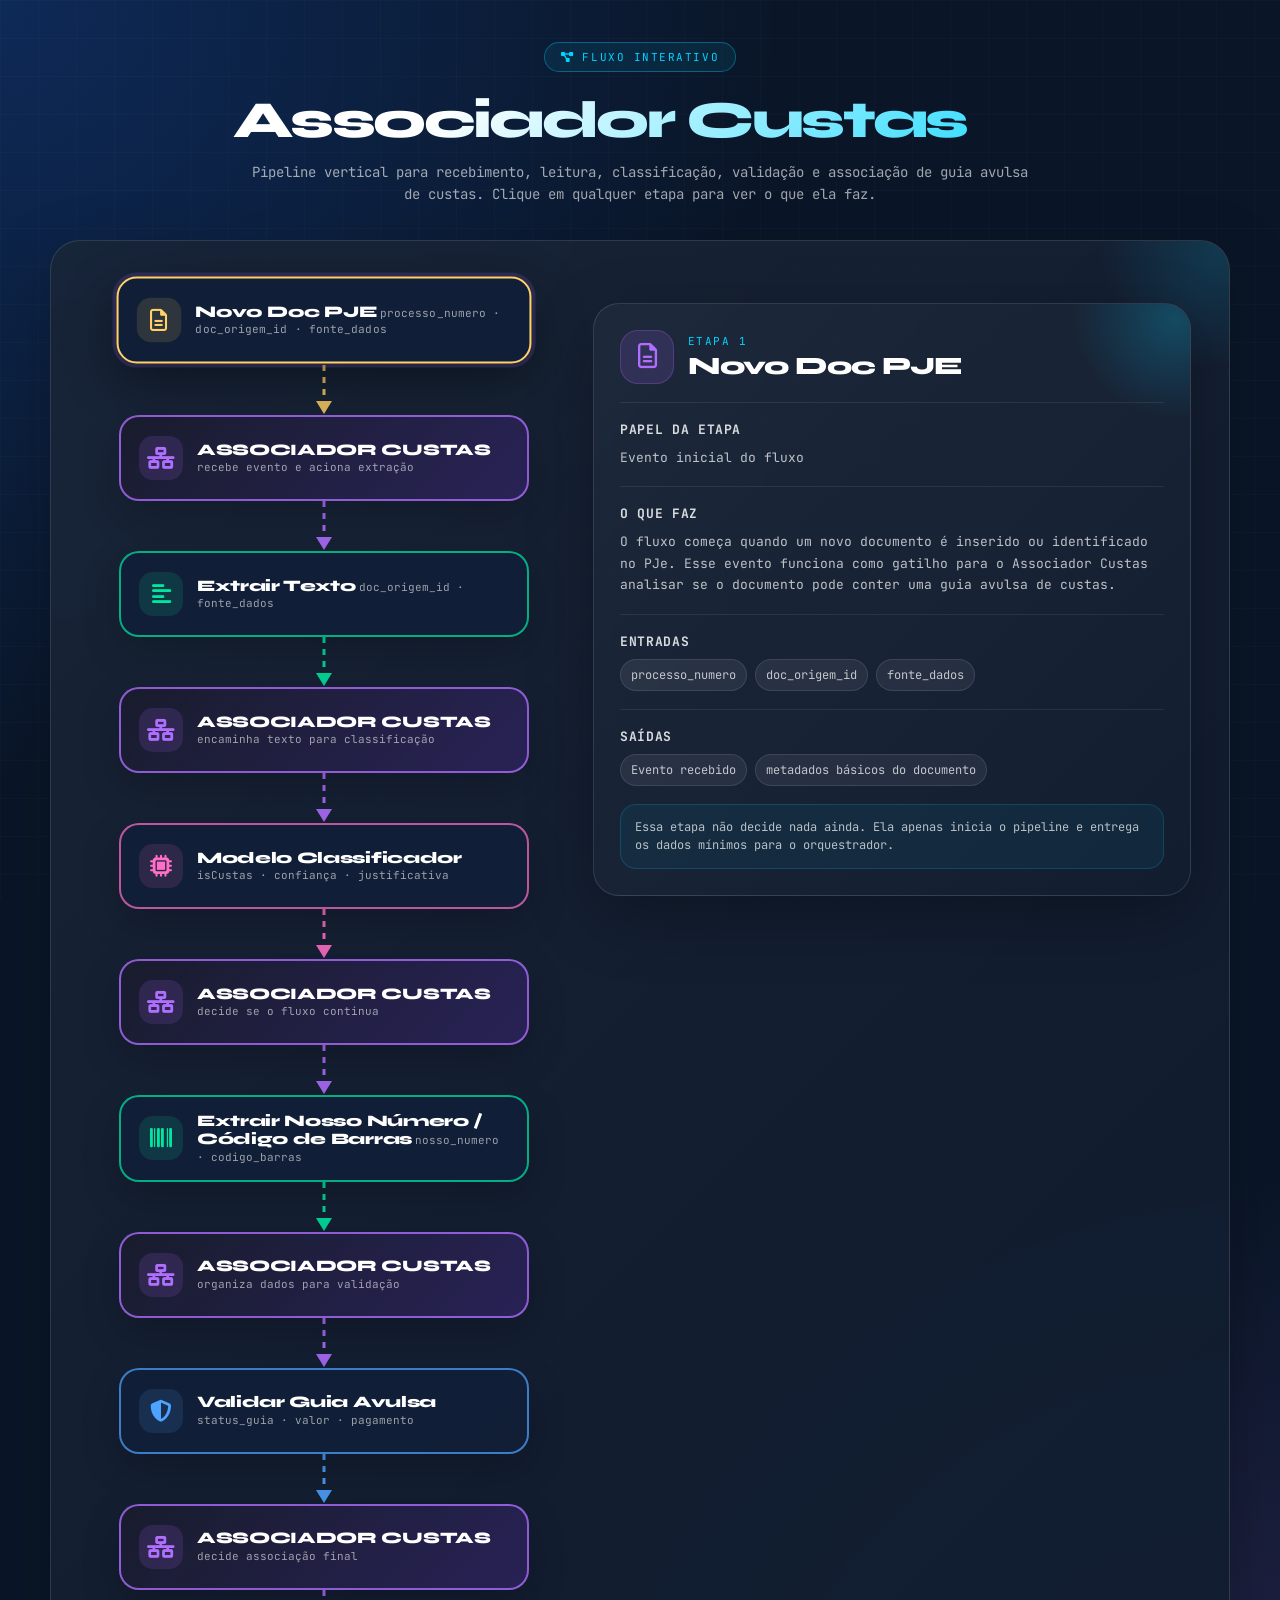
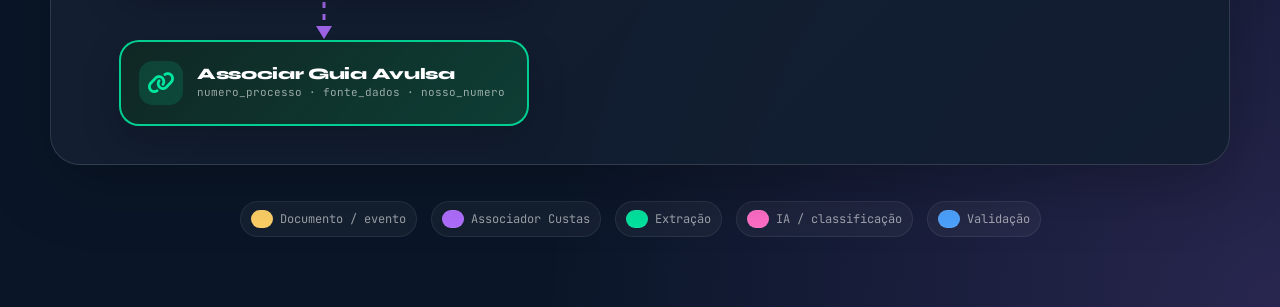
==== commit 033ca3bf: "unificando css" ====
--- a/fluxo.html
+++ b/fluxo.html
@@ -8,403 +8,6 @@
   <link href="https://fonts.googleapis.com/css2?family=Syne:wght@700;800&family=JetBrains+Mono:wght@400;600&display=swap" rel="stylesheet">
   <link rel="stylesheet" href="https://cdnjs.cloudflare.com/ajax/libs/font-awesome/6.5.0/css/all.min.css"/>
   <link rel="stylesheet" href="style.css">
-
-  <style>
-    .page {
-      position: relative;
-      z-index: 1;
-      width: min(1180px, calc(100vw - 32px));
-      margin: 0 auto;
-      padding: 42px 0 70px;
-    }
-
-    .header {
-      text-align: center;
-      margin-bottom: 34px;
-    }
-
-    h1 {
-      margin: 0;
-      font-size: clamp(30px, 5vw, 52px);
-      font-weight: 800;
-      letter-spacing: -0.05em;
-      line-height: 1.02;
-    }
-
-    .subtitle {
-      max-width: 780px;
-      margin: 14px auto 0;
-      color: var(--muted);
-      font-family: 'JetBrains Mono', monospace;
-      font-size: 14px;
-      line-height: 1.6;
-    }
-
-    .layout {
-      display: grid;
-      grid-template-columns: 470px 1fr;
-      gap: 34px;
-      align-items: start;
-      margin-top: 34px;
-    }
-
-    .flow-column {
-      display: flex;
-      flex-direction: column;
-      align-items: center;
-      width: 100%;
-    }
-
-    .step {
-      width: min(410px, 100%);
-      min-height: 86px;
-      border-radius: 20px;
-      border: 2px solid var(--border);
-      background: var(--card);
-      color: #fff;
-      padding: 15px 18px;
-      cursor: pointer;
-      position: relative;
-      z-index: 2;
-      box-shadow: 0 14px 38px rgba(0,0,0,.20);
-      transition:
-        transform .16s ease,
-        box-shadow .16s ease,
-        border-color .16s ease,
-        background .16s ease;
-      display: grid;
-      grid-template-columns: 46px 1fr;
-      gap: 12px;
-      align-items: center;
-      text-align: left;
-      font-family: 'Syne', sans-serif;
-    }
-
-    .step:hover {
-      transform: translateY(-2px);
-      box-shadow: 0 18px 46px rgba(0,0,0,.32);
-    }
-
-    .step.active {
-      transform: translateY(-2px) scale(1.012);
-      box-shadow:
-        0 0 0 4px rgba(176,110,255,.15),
-        0 18px 50px rgba(0,0,0,.42);
-    }
-
-    .icon {
-      width: 44px;
-      height: 44px;
-      border-radius: 14px;
-      display: grid;
-      place-items: center;
-      font-size: 22px;
-      background: rgba(255,255,255,.06);
-    }
-
-    .step-title {
-      font-size: 16px;
-      font-weight: 800;
-      line-height: 1.15;
-      letter-spacing: -0.02em;
-    }
-
-    .step-mini {
-      margin-top: 5px;
-      font-family: 'JetBrains Mono', monospace;
-      font-size: 11px;
-      color: rgba(255,255,255,.58);
-      line-height: 1.35;
-    }
-
-    .doc {
-      border-color: rgba(255,209,102,.75);
-    }
-    .doc .icon {
-      color: var(--yellow);
-      background: rgba(255,209,102,.12);
-    }
-    .doc.active {
-      border-color: var(--yellow);
-    }
-
-    .assoc {
-      border-color: rgba(176,110,255,.78);
-      background: linear-gradient(135deg, rgba(25,28,45,.95), rgba(49,36,100,.72));
-    }
-    .assoc .icon {
-      color: var(--purple);
-      background: rgba(176,110,255,.14);
-    }
-    .assoc.active {
-      border-color: var(--purple);
-    }
-
-    .extract {
-      border-color: rgba(0,229,160,.72);
-    }
-    .extract .icon {
-      color: var(--green);
-      background: rgba(0,229,160,.12);
-    }
-    .extract.active {
-      border-color: var(--green);
-    }
-
-    .classify {
-      border-color: rgba(255,110,199,.72);
-    }
-    .classify .icon {
-      color: var(--pink);
-      background: rgba(255,110,199,.12);
-    }
-    .classify.active {
-      border-color: var(--pink);
-    }
-
-    .validate {
-      border-color: rgba(77,163,255,.72);
-    }
-    .validate .icon {
-      color: var(--blue);
-      background: rgba(77,163,255,.12);
-    }
-    .validate.active {
-      border-color: var(--blue);
-    }
-
-    .final {
-      border-color: rgba(0,229,160,.88);
-      background: linear-gradient(135deg, rgba(16,40,36,.96), rgba(12,74,55,.74));
-    }
-    .final .icon {
-      color: var(--green);
-      background: rgba(0,229,160,.14);
-    }
-    .final.active {
-      border-color: var(--green);
-    }
-
-    .arrow {
-      height: 50px;
-      width: 32px;
-      display: grid;
-      place-items: center;
-      opacity: .9;
-    }
-
-    .arrow svg {
-      overflow: visible;
-    }
-
-    .arrow-line {
-      stroke-dasharray: 6 6;
-      animation: dash 1.4s linear infinite;
-    }
-
-    @keyframes dash {
-      to {
-        stroke-dashoffset: -24;
-      }
-    }
-
-    .details {
-      position: sticky;
-      top: 24px;
-      border: 1px solid var(--border);
-      border-radius: 26px;
-      background:
-        linear-gradient(135deg, rgba(255,255,255,.07), rgba(255,255,255,.025)),
-        rgba(12, 24, 44, .86);
-      box-shadow: 0 20px 65px rgba(0,0,0,.30);
-      padding: 26px;
-      min-height: 438px;
-      overflow: hidden;
-    }
-
-    .details::before {
-      content: "";
-      position: absolute;
-      width: 220px;
-      height: 220px;
-      border-radius: 50%;
-      right: -95px;
-      top: -95px;
-      background: radial-gradient(circle, rgba(0,212,255,.22), transparent 65%);
-      pointer-events: none;
-    }
-
-    .details-top {
-      display: flex;
-      align-items: center;
-      gap: 14px;
-      margin-bottom: 18px;
-      position: relative;
-      z-index: 1;
-    }
-
-    .details-icon {
-      width: 54px;
-      height: 54px;
-      border-radius: 18px;
-      display: grid;
-      place-items: center;
-      background: rgba(176,110,255,.14);
-      color: var(--purple);
-      font-size: 25px;
-      border: 1px solid rgba(176,110,255,.25);
-    }
-
-    .details-kicker {
-      color: var(--cyan);
-      font-family: 'JetBrains Mono', monospace;
-      font-size: 11px;
-      text-transform: uppercase;
-      letter-spacing: .13em;
-      margin-bottom: 5px;
-    }
-
-    .details-title {
-      font-size: 25px;
-      font-weight: 800;
-      letter-spacing: -0.04em;
-      line-height: 1.08;
-    }
-
-    .details-body {
-      position: relative;
-      z-index: 1;
-    }
-
-    .section {
-      margin-top: 18px;
-      padding-top: 18px;
-      border-top: 1px solid rgba(255,255,255,.08);
-    }
-
-    .section h3 {
-      margin: 0 0 9px;
-      color: rgba(255,255,255,.84);
-      font-size: 13px;
-      font-family: 'JetBrains Mono', monospace;
-      letter-spacing: .05em;
-      text-transform: uppercase;
-    }
-
-    .section p {
-      margin: 0;
-      color: rgba(255,255,255,.72);
-      font-family: 'JetBrains Mono', monospace;
-      font-size: 13px;
-      line-height: 1.65;
-    }
-
-    .chips {
-      display: flex;
-      flex-wrap: wrap;
-      gap: 8px;
-    }
-
-    .chip {
-      display: inline-flex;
-      padding: 7px 10px;
-      border-radius: 999px;
-      background: rgba(255,255,255,.07);
-      border: 1px solid rgba(255,255,255,.10);
-      color: rgba(255,255,255,.72);
-      font-family: 'JetBrains Mono', monospace;
-      font-size: 12px;
-    }
-
-    .hint {
-      margin-top: 18px;
-      padding: 13px 14px;
-      border-radius: 16px;
-      border: 1px solid rgba(0,212,255,.18);
-      background: rgba(0,212,255,.06);
-      color: rgba(255,255,255,.70);
-      font-family: 'JetBrains Mono', monospace;
-      font-size: 12px;
-      line-height: 1.55;
-    }
-
-    .legend {
-      margin-top: 32px;
-      display: flex;
-      flex-wrap: wrap;
-      justify-content: center;
-      gap: 14px;
-      color: rgba(255,255,255,.58);
-      font-family: 'JetBrains Mono', monospace;
-      font-size: 12px;
-    }
-
-    .legend span {
-      display: inline-flex;
-      align-items: center;
-      gap: 7px;
-      padding: 8px 10px;
-      border-radius: 999px;
-      background: rgba(255,255,255,.045);
-      border: 1px solid rgba(255,255,255,.075);
-    }
-
-    .dot {
-      width: 10px;
-      height: 10px;
-      border-radius: 50%;
-    }
-
-    @media (max-width: 920px) {
-      .layout {
-        grid-template-columns: 1fr;
-      }
-
-      .details {
-        position: relative;
-        top: auto;
-        width: min(620px, 100%);
-        margin: 0 auto;
-        order: -1;
-      }
-
-      .flow-column {
-        order: 2;
-      }
-    }
-
-    @media (max-width: 520px) {
-      .page {
-        width: min(100vw - 18px, 1180px);
-        padding-top: 30px;
-      }
-
-      .details {
-        padding: 20px;
-        border-radius: 22px;
-      }
-
-      .step {
-        grid-template-columns: 42px 1fr;
-        min-height: 80px;
-        padding: 14px;
-      }
-
-      .icon {
-        width: 40px;
-        height: 40px;
-        font-size: 20px;
-      }
-
-      .step-title {
-        font-size: 15px;
-      }
-
-      .subtitle {
-        font-size: 12.5px;
-      }
-    }
-  </style>
 </head>
 
 <body>
--- a/style.css
+++ b/style.css
@@ -1,4 +1,4 @@
-:root {
+﻿:root {
   --bg: #0a1628;
   --bg2: #101d33;
   --card: rgba(18, 31, 56, 0.92);
@@ -67,3 +67,676 @@
   -webkit-text-fill-color: transparent;
   background-clip: text;
 }
+html {
+  scroll-behavior: smooth;
+}
+
+.page {
+  position: relative;
+  z-index: 1;
+  width: min(1240px, calc(100vw - 32px));
+  margin: 0 auto;
+  padding-bottom: 70px;
+}
+
+header.hero {
+  padding: 70px 0 40px;
+  text-align: center;
+}
+
+.badge {
+  margin-bottom: 22px;
+}
+
+h1 {
+  font-size: clamp(38px, 6vw, 66px);
+  line-height: 1.02;
+  letter-spacing: -0.05em;
+  max-width: 1100px;
+  margin: 0 auto 24px;
+}
+
+.hero p {
+  max-width: 900px;
+  margin: 0 auto;
+  color: rgba(255,255,255,.68);
+  font-family: 'JetBrains Mono', monospace;
+  font-size: 15px;
+  line-height: 1.8;
+}
+
+nav {
+  position: sticky;
+  top: 0;
+  z-index: 50;
+  backdrop-filter: blur(16px);
+  background: rgba(10, 22, 40, 0.72);
+  border: 1px solid rgba(255,255,255,.06);
+  border-radius: 22px;
+  margin-bottom: 42px;
+  box-shadow: 0 20px 50px rgba(0,0,0,.25);
+}
+
+nav ul {
+  list-style: none;
+  display: flex;
+  flex-wrap: wrap;
+  justify-content: center;
+  gap: 12px;
+  padding: 18px;
+}
+
+nav a {
+  text-decoration: none;
+  color: rgba(255,255,255,.78);
+  font-family: 'JetBrains Mono', monospace;
+  font-size: 13px;
+  padding: 10px 14px;
+  border-radius: 999px;
+  transition: .2s ease;
+  border: 1px solid transparent;
+}
+
+nav a:hover {
+  color: #fff;
+  border-color: rgba(0,212,255,.25);
+  background: rgba(0,212,255,.08);
+}
+
+section {
+  margin-bottom: 36px;
+  border: 1px solid var(--border);
+  border-radius: 30px;
+  background:
+    linear-gradient(135deg, rgba(255,255,255,.05), rgba(255,255,255,.015)),
+    rgba(12, 24, 44, .88);
+  box-shadow: 0 20px 65px rgba(0,0,0,.26);
+  padding: 38px;
+  position: relative;
+  overflow: hidden;
+}
+
+section::before {
+  content: "";
+  position: absolute;
+  width: 240px;
+  height: 240px;
+  border-radius: 50%;
+  right: -110px;
+  top: -110px;
+  background: radial-gradient(circle, rgba(0,212,255,.14), transparent 70%);
+  pointer-events: none;
+}
+
+h2 {
+  display: flex;
+  align-items: center;
+  gap: 14px;
+  font-size: clamp(26px, 4vw, 38px);
+  line-height: 1.1;
+  letter-spacing: -0.04em;
+  margin-bottom: 28px;
+}
+
+h2 i {
+  color: var(--cyan);
+  font-size: 26px;
+}
+
+p,
+li {
+  color: rgba(255,255,255,.74);
+  font-family: 'JetBrains Mono', monospace;
+  font-size: 14px;
+  line-height: 1.85;
+}
+
+p {
+  margin-bottom: 18px;
+}
+
+ul {
+  padding-left: 22px;
+  margin-top: 14px;
+}
+
+li {
+  margin-bottom: 10px;
+}
+
+.highlight {
+  margin-top: 28px;
+  padding: 22px;
+  border-radius: 20px;
+  border: 1px solid rgba(0,212,255,.20);
+  background: rgba(0,212,255,.06);
+  color: #fff;
+  font-family: 'JetBrains Mono', monospace;
+  line-height: 1.8;
+}
+
+.cards,
+.numbers {
+  display: grid;
+  grid-template-columns: repeat(auto-fit, minmax(260px, 1fr));
+  gap: 22px;
+  margin-top: 28px;
+}
+
+.card,
+.number-box,
+.architecture-item {
+  border-radius: 24px;
+  border: 1px solid rgba(255,255,255,.08);
+  background: var(--card);
+  box-shadow: 0 14px 38px rgba(0,0,0,.20);
+  padding: 26px;
+  transition: transform .18s ease, border-color .18s ease;
+}
+
+.card:hover,
+.number-box:hover,
+.architecture-item:hover {
+  transform: translateY(-4px);
+  border-color: rgba(0,212,255,.22);
+}
+
+.card h4,
+.number-box h3 {
+  margin-bottom: 14px;
+}
+
+.card h4 {
+  color: #fff;
+  font-size: 22px;
+  letter-spacing: -0.03em;
+}
+
+.card p {
+  margin-bottom: 0;
+}
+
+.number-box {
+  text-align: center;
+}
+
+.number-box h3 {
+  font-size: 48px;
+  color: var(--cyan);
+}
+
+.architecture-grid {
+  display: grid;
+  grid-template-columns: repeat(auto-fit, minmax(240px, 1fr));
+  gap: 18px;
+  margin-top: 10px;
+}
+
+.architecture-item {
+  display: flex;
+  gap: 14px;
+  align-items: flex-start;
+}
+
+.architecture-item span {
+  width: 36px;
+  height: 36px;
+  border-radius: 12px;
+  background: rgba(176,110,255,.14);
+  border: 1px solid rgba(176,110,255,.25);
+  color: var(--purple);
+  display: grid;
+  place-items: center;
+  font-weight: 800;
+  flex-shrink: 0;
+}
+
+.iframe-box {
+  margin-top: 20px;
+  border-radius: 24px;
+  overflow: hidden;
+  border: 1px solid rgba(255,255,255,.08);
+  box-shadow: 0 20px 60px rgba(0,0,0,.30);
+}
+
+iframe {
+  width: 100%;
+  height: 760px;
+  border: none;
+  background: #08111f;
+}
+
+footer {
+  margin-top: 28px;
+  padding: 32px;
+  text-align: center;
+  border: 1px solid rgba(255,255,255,.08);
+  border-radius: 28px;
+  background: rgba(10,22,40,.88);
+  box-shadow: 0 14px 38px rgba(0,0,0,.20);
+}
+
+footer p {
+  margin: 0;
+}
+
+footer p + p {
+  margin-top: 10px;
+}
+
+@media (max-width: 768px) {
+  .page {
+    width: min(100vw - 18px, 1240px);
+  }
+
+  section {
+    padding: 26px;
+    border-radius: 24px;
+  }
+
+  nav {
+    border-radius: 18px;
+  }
+
+  nav ul {
+    justify-content: flex-start;
+  }
+
+  iframe {
+    height: 680px;
+  }
+}
+.page {
+  position: relative;
+  z-index: 1;
+  width: min(1180px, calc(100vw - 32px));
+  margin: 0 auto;
+  padding: 42px 0 70px;
+}
+
+.header {
+  text-align: center;
+  margin-bottom: 34px;
+}
+
+h1 {
+  margin: 0;
+  font-size: clamp(30px, 5vw, 52px);
+  font-weight: 800;
+  letter-spacing: -0.05em;
+  line-height: 1.02;
+}
+
+.subtitle {
+  max-width: 780px;
+  margin: 14px auto 0;
+  color: var(--muted);
+  font-family: 'JetBrains Mono', monospace;
+  font-size: 14px;
+  line-height: 1.6;
+}
+
+.layout {
+  display: grid;
+  grid-template-columns: 470px 1fr;
+  gap: 34px;
+  align-items: start;
+  margin-top: 34px;
+}
+
+.flow-column {
+  display: flex;
+  flex-direction: column;
+  align-items: center;
+  width: 100%;
+}
+
+.step {
+  width: min(410px, 100%);
+  min-height: 86px;
+  border-radius: 20px;
+  border: 2px solid var(--border);
+  background: var(--card);
+  color: #fff;
+  padding: 15px 18px;
+  cursor: pointer;
+  position: relative;
+  z-index: 2;
+  box-shadow: 0 14px 38px rgba(0,0,0,.20);
+  transition:
+    transform .16s ease,
+    box-shadow .16s ease,
+    border-color .16s ease,
+    background .16s ease;
+  display: grid;
+  grid-template-columns: 46px 1fr;
+  gap: 12px;
+  align-items: center;
+  text-align: left;
+  font-family: 'Syne', sans-serif;
+}
+
+.step:hover {
+  transform: translateY(-2px);
+  box-shadow: 0 18px 46px rgba(0,0,0,.32);
+}
+
+.step.active {
+  transform: translateY(-2px) scale(1.012);
+  box-shadow:
+    0 0 0 4px rgba(176,110,255,.15),
+    0 18px 50px rgba(0,0,0,.42);
+}
+
+.icon {
+  width: 44px;
+  height: 44px;
+  border-radius: 14px;
+  display: grid;
+  place-items: center;
+  font-size: 22px;
+  background: rgba(255,255,255,.06);
+}
+
+.step-title {
+  font-size: 16px;
+  font-weight: 800;
+  line-height: 1.15;
+  letter-spacing: -0.02em;
+}
+
+.step-mini {
+  margin-top: 5px;
+  font-family: 'JetBrains Mono', monospace;
+  font-size: 11px;
+  color: rgba(255,255,255,.58);
+  line-height: 1.35;
+}
+
+.doc {
+  border-color: rgba(255,209,102,.75);
+}
+.doc .icon {
+  color: var(--yellow);
+  background: rgba(255,209,102,.12);
+}
+.doc.active {
+  border-color: var(--yellow);
+}
+
+.assoc {
+  border-color: rgba(176,110,255,.78);
+  background: linear-gradient(135deg, rgba(25,28,45,.95), rgba(49,36,100,.72));
+}
+.assoc .icon {
+  color: var(--purple);
+  background: rgba(176,110,255,.14);
+}
+.assoc.active {
+  border-color: var(--purple);
+}
+
+.extract {
+  border-color: rgba(0,229,160,.72);
+}
+.extract .icon {
+  color: var(--green);
+  background: rgba(0,229,160,.12);
+}
+.extract.active {
+  border-color: var(--green);
+}
+
+.classify {
+  border-color: rgba(255,110,199,.72);
+}
+.classify .icon {
+  color: var(--pink);
+  background: rgba(255,110,199,.12);
+}
+.classify.active {
+  border-color: var(--pink);
+}
+
+.validate {
+  border-color: rgba(77,163,255,.72);
+}
+.validate .icon {
+  color: var(--blue);
+  background: rgba(77,163,255,.12);
+}
+.validate.active {
+  border-color: var(--blue);
+}
+
+.final {
+  border-color: rgba(0,229,160,.88);
+  background: linear-gradient(135deg, rgba(16,40,36,.96), rgba(12,74,55,.74));
+}
+.final .icon {
+  color: var(--green);
+  background: rgba(0,229,160,.14);
+}
+.final.active {
+  border-color: var(--green);
+}
+
+.arrow {
+  height: 50px;
+  width: 32px;
+  display: grid;
+  place-items: center;
+  opacity: .9;
+}
+
+.arrow svg {
+  overflow: visible;
+}
+
+.arrow-line {
+  stroke-dasharray: 6 6;
+  animation: dash 1.4s linear infinite;
+}
+
+@keyframes dash {
+  to {
+    stroke-dashoffset: -24;
+  }
+}
+
+.details {
+  position: sticky;
+  top: 24px;
+  border: 1px solid var(--border);
+  border-radius: 26px;
+  background:
+    linear-gradient(135deg, rgba(255,255,255,.07), rgba(255,255,255,.025)),
+    rgba(12, 24, 44, .86);
+  box-shadow: 0 20px 65px rgba(0,0,0,.30);
+  padding: 26px;
+  min-height: 438px;
+  overflow: hidden;
+}
+
+.details::before {
+  content: "";
+  position: absolute;
+  width: 220px;
+  height: 220px;
+  border-radius: 50%;
+  right: -95px;
+  top: -95px;
+  background: radial-gradient(circle, rgba(0,212,255,.22), transparent 65%);
+  pointer-events: none;
+}
+
+.details-top {
+  display: flex;
+  align-items: center;
+  gap: 14px;
+  margin-bottom: 18px;
+  position: relative;
+  z-index: 1;
+}
+
+.details-icon {
+  width: 54px;
+  height: 54px;
+  border-radius: 18px;
+  display: grid;
+  place-items: center;
+  background: rgba(176,110,255,.14);
+  color: var(--purple);
+  font-size: 25px;
+  border: 1px solid rgba(176,110,255,.25);
+}
+
+.details-kicker {
+  color: var(--cyan);
+  font-family: 'JetBrains Mono', monospace;
+  font-size: 11px;
+  text-transform: uppercase;
+  letter-spacing: .13em;
+  margin-bottom: 5px;
+}
+
+.details-title {
+  font-size: 25px;
+  font-weight: 800;
+  letter-spacing: -0.04em;
+  line-height: 1.08;
+}
+
+.details-body {
+  position: relative;
+  z-index: 1;
+}
+
+.section {
+  margin-top: 18px;
+  padding-top: 18px;
+  border-top: 1px solid rgba(255,255,255,.08);
+}
+
+.section h3 {
+  margin: 0 0 9px;
+  color: rgba(255,255,255,.84);
+  font-size: 13px;
+  font-family: 'JetBrains Mono', monospace;
+  letter-spacing: .05em;
+  text-transform: uppercase;
+}
+
+.section p {
+  margin: 0;
+  color: rgba(255,255,255,.72);
+  font-family: 'JetBrains Mono', monospace;
+  font-size: 13px;
+  line-height: 1.65;
+}
+
+.chips {
+  display: flex;
+  flex-wrap: wrap;
+  gap: 8px;
+}
+
+.chip {
+  display: inline-flex;
+  padding: 7px 10px;
+  border-radius: 999px;
+  background: rgba(255,255,255,.07);
+  border: 1px solid rgba(255,255,255,.10);
+  color: rgba(255,255,255,.72);
+  font-family: 'JetBrains Mono', monospace;
+  font-size: 12px;
+}
+
+.hint {
+  margin-top: 18px;
+  padding: 13px 14px;
+  border-radius: 16px;
+  border: 1px solid rgba(0,212,255,.18);
+  background: rgba(0,212,255,.06);
+  color: rgba(255,255,255,.70);
+  font-family: 'JetBrains Mono', monospace;
+  font-size: 12px;
+  line-height: 1.55;
+}
+
+.legend {
+  margin-top: 32px;
+  display: flex;
+  flex-wrap: wrap;
+  justify-content: center;
+  gap: 14px;
+  color: rgba(255,255,255,.58);
+  font-family: 'JetBrains Mono', monospace;
+  font-size: 12px;
+}
+
+.legend span {
+  display: inline-flex;
+  align-items: center;
+  gap: 7px;
+  padding: 8px 10px;
+  border-radius: 999px;
+  background: rgba(255,255,255,.045);
+  border: 1px solid rgba(255,255,255,.075);
+}
+
+.dot {
+  width: 10px;
+  height: 10px;
+  border-radius: 50%;
+}
+
+@media (max-width: 920px) {
+  .layout {
+    grid-template-columns: 1fr;
+  }
+
+  .details {
+    position: relative;
+    top: auto;
+    width: min(620px, 100%);
+    margin: 0 auto;
+    order: -1;
+  }
+
+  .flow-column {
+    order: 2;
+  }
+}
+
+@media (max-width: 520px) {
+  .page {
+    width: min(100vw - 18px, 1180px);
+    padding-top: 30px;
+  }
+
+  .details {
+    padding: 20px;
+    border-radius: 22px;
+  }
+
+  .step {
+    grid-template-columns: 42px 1fr;
+    min-height: 80px;
+    padding: 14px;
+  }
+
+  .icon {
+    width: 40px;
+    height: 40px;
+    font-size: 20px;
+  }
+
+  .step-title {
+    font-size: 15px;
+  }
+
+  .subtitle {
+    font-size: 12.5px;
+  }
+}
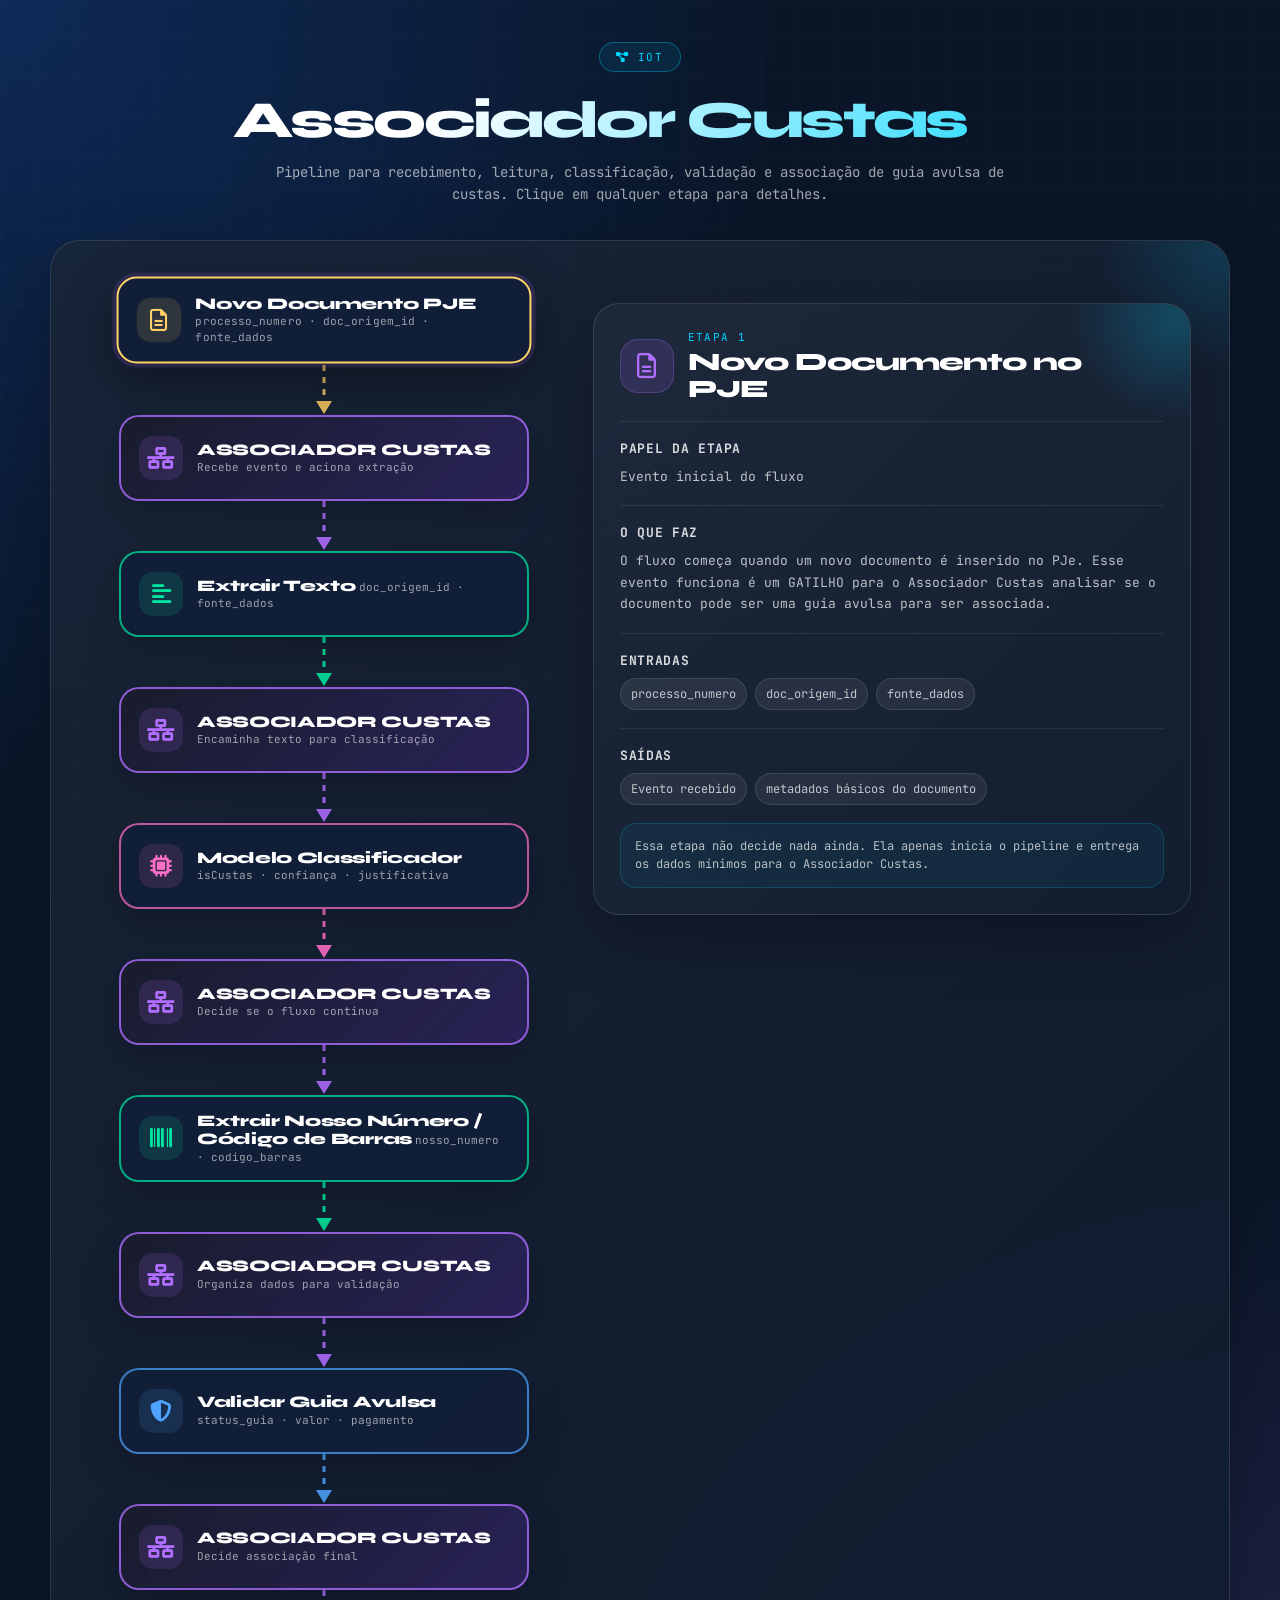
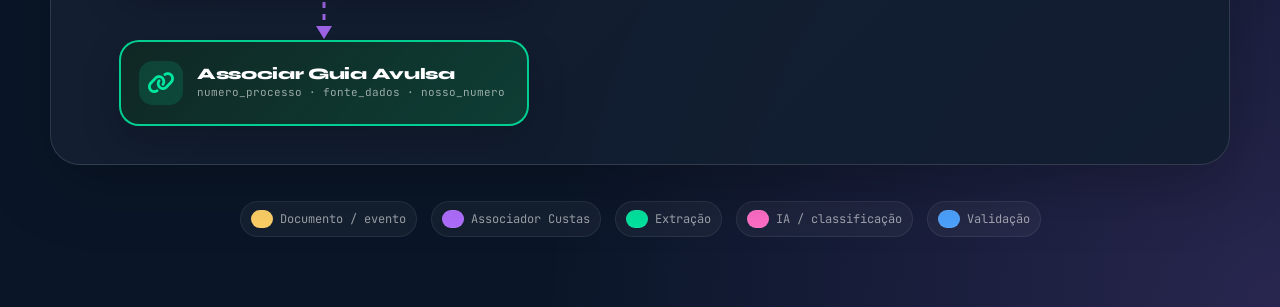
==== commit 493461bf: "fix: termos corretos no fluxo" ====
--- a/fluxo.html
+++ b/fluxo.html
@@ -2,7 +2,7 @@
 <html lang="pt-BR">
 <head>
   <meta charset="UTF-8" />
-  <title>Fluxo Interativo - Associador Custas</title>
+  <title>IoT - Associador Custas</title>
   <meta name="viewport" content="width=device-width, initial-scale=1.0" />
 
   <link href="https://fonts.googleapis.com/css2?family=Syne:wght@700;800&family=JetBrains+Mono:wght@400;600&display=swap" rel="stylesheet">
@@ -15,12 +15,12 @@
     <header class="header">
       <div class="badge">
         <i class="fa-solid fa-diagram-project"></i>
-        Fluxo interativo
+        IoT
       </div>
       <h1>Associador Custas</h1>
       <p class="subtitle">
-        Pipeline vertical para recebimento, leitura, classificação, validação e associação de guia avulsa de custas.
-        Clique em qualquer etapa para ver o que ela faz.
+        Pipeline para recebimento, leitura, classificação, validação e associação de guia avulsa de custas.
+        Clique em qualquer etapa para detalhes.
       </p>
     </header>
 
@@ -30,15 +30,15 @@
         <button class="step doc active"
           data-step="1"
           data-icon="fa-regular fa-file-lines"
-          data-title="Novo Doc PJE"
+          data-title="Novo Documento no PJE"
           data-role="Evento inicial do fluxo"
-          data-desc="O fluxo começa quando um novo documento é inserido ou identificado no PJe. Esse evento funciona como gatilho para o Associador Custas analisar se o documento pode conter uma guia avulsa de custas."
+          data-desc="O fluxo começa quando um novo documento é inserido no PJe. Esse evento funciona é um GATILHO para o Associador Custas analisar se o documento pode ser uma guia avulsa para ser associada."
           data-inputs="processo_numero, doc_origem_id, fonte_dados"
           data-outputs="Evento recebido, metadados básicos do documento"
-          data-note="Essa etapa não decide nada ainda. Ela apenas inicia o pipeline e entrega os dados mínimos para o orquestrador.">
+          data-note="Essa etapa não decide nada ainda. Ela apenas inicia o pipeline e entrega os dados mínimos para o Associador Custas.">
           <span class="icon"><i class="fa-regular fa-file-lines"></i></span>
           <span>
-            <span class="step-title">Novo Doc PJE</span>
+            <span class="step-title">Novo Documento PJE</span>
             <span class="step-mini">processo_numero · doc_origem_id · fonte_dados</span>
           </span>
         </button>
@@ -55,14 +55,14 @@
           data-icon="fa-solid fa-network-wired"
           data-title="ASSOCIADOR CUSTAS"
           data-role="Orquestrador do fluxo"
-          data-desc="Recebe o evento do documento novo e organiza a próxima ação. Nesta primeira passagem, ele decide que precisa obter o conteúdo textual do documento antes de qualquer classificação."
+          data-desc="Recebe o evento do documento novo e organiza a próxima ação. Nesta primeira passagem, ele obtem o conteúdo textual do documento antes de enviar para classificação."
           data-inputs="processo_numero, doc_origem_id, fonte_dados"
           data-outputs="Chamada para extração de texto"
-          data-note="O Associador Custas funciona como controlador do pipeline, mas agora aparece de forma sequencial, sem setas de retorno.">
-          <span class="icon"><i class="fa-solid fa-network-wired"></i></span>
-          <span>
-            <span class="step-title">ASSOCIADOR CUSTAS</span>
-            <span class="step-mini">recebe evento e aciona extração</span>
+          data-note="O Associador Custas funciona como controlador do pipeline.">
+          <span class="icon"><i class="fa-solid fa-network-wired"></i></span>
+          <span>
+            <span class="step-title">ASSOCIADOR CUSTAS</span>
+            <span class="step-mini">Recebe evento e aciona extração</span>
           </span>
         </button>
 
@@ -78,10 +78,10 @@
           data-icon="fa-solid fa-align-left"
           data-title="Extrair Texto"
           data-role="Leitura do conteúdo do documento"
-          data-desc="Consulta o documento de origem e extrai o texto necessário para análise posterior. Essa etapa transforma o documento bruto em uma representação textual utilizável pelo modelo classificador e pelos extratores."
+          data-desc="Consulta o documento de origem e extrai o texto necessário para análise posterior. Essa etapa transforma o documento bruto em uma representação textual utilizável pelo modelo classificador."
           data-inputs="doc_origem_id, fonte_dados"
           data-outputs="texto_doc"
-          data-note="Aqui pode haver chamada para API do PJe, OCR ou mecanismo interno de leitura, dependendo do formato do documento.">
+          data-note="Aqui há a chamada para o sistema de OCR (Prisma).">
           <span class="icon"><i class="fa-solid fa-align-left"></i></span>
           <span>
             <span class="step-title">Extrair Texto</span>
@@ -101,14 +101,14 @@
           data-icon="fa-solid fa-network-wired"
           data-title="ASSOCIADOR CUSTAS"
           data-role="Recebe texto extraído"
-          data-desc="Recebe o texto extraído do documento e prepara a chamada ao modelo classificador. A função desta etapa é coordenar a transição entre leitura do documento e análise semântica."
+          data-desc="Recebe o texto extraído do documento e prepara a chamada ao modelo classificador. A função desta etapa é coordenar a transição entre leitura do documento e análise."
           data-inputs="texto_doc, processo_numero, doc_origem_id"
           data-outputs="Chamada para modelo classificador"
-          data-note="Se o texto vier vazio, ilegível ou insuficiente, aqui pode ser previsto tratamento de erro ou encerramento controlado do fluxo.">
-          <span class="icon"><i class="fa-solid fa-network-wired"></i></span>
-          <span>
-            <span class="step-title">ASSOCIADOR CUSTAS</span>
-            <span class="step-mini">encaminha texto para classificação</span>
+          data-note="Se o texto vier vazio, ilegível ou insuficiente é analisado o tratamento se com novas tentativas ou encerramento do fluxo.">
+          <span class="icon"><i class="fa-solid fa-network-wired"></i></span>
+          <span>
+            <span class="step-title">ASSOCIADOR CUSTAS</span>
+            <span class="step-mini">Encaminha texto para classificação</span>
           </span>
         </button>
 
@@ -124,7 +124,7 @@
           data-icon="fa-solid fa-microchip"
           data-title="Modelo Classificador"
           data-role="Identificação de documento de custas"
-          data-desc="Analisa o texto do documento e identifica se ele parece ser uma guia de custas, comprovante relacionado ou outro documento relevante para associação de guia avulsa."
+          data-desc="Analisa o texto do documento e identifica se ele é uma guia de custas, comprovante relacionado ou outro documento relevante para associação de guia avulsa."
           data-inputs="texto_doc"
           data-outputs="isCustas, confiança_classificação, justificativa_modelo"
           data-note="A saída principal é uma decisão do tipo verdadeiro/falso, indicando se o fluxo deve continuar para extração de dados financeiros.">
@@ -147,14 +147,14 @@
           data-icon="fa-solid fa-network-wired"
           data-title="ASSOCIADOR CUSTAS"
           data-role="Decisão de continuidade"
-          data-desc="Recebe o resultado do classificador. Se o documento for identificado como relacionado a custas, o fluxo segue para extração do Nosso Número ou código de barras. Caso contrário, o fluxo pode ser encerrado ou registrado como não aplicável."
+          data-desc="Recebe o resultado do classificador. Se o documento for identificado como relacionado a custas, o fluxo segue para extração do Nosso Número ou Código de Barras. Caso contrário, o fluxo pode ser encerrado/não-aplicável."
           data-inputs="isCustas, confiança_classificação, texto_doc"
           data-outputs="Decisão de continuidade do fluxo"
           data-note="Essa é uma etapa de controle importante: evita tentar validar ou associar documentos que não são guias ou comprovantes de custas.">
           <span class="icon"><i class="fa-solid fa-network-wired"></i></span>
           <span>
             <span class="step-title">ASSOCIADOR CUSTAS</span>
-            <span class="step-mini">decide se o fluxo continua</span>
+            <span class="step-mini">Decide se o fluxo continua</span>
           </span>
         </button>
 
@@ -170,10 +170,10 @@
           data-icon="fa-solid fa-barcode"
           data-title="Extrair Nosso Número / Código de Barras"
           data-role="Extração de identificadores financeiros"
-          data-desc="Busca no texto do documento informações como Nosso Número, linha digitável, código de barras ou outros identificadores necessários para consultar e validar a guia avulsa."
+          data-desc="Busca no texto do documento informações como Nosso Número, código de barras ou outros identificadores necessários para consultar e validar a guia avulsa."
           data-inputs="texto_doc"
-          data-outputs="nosso_numero, codigo_barras, linha_digitavel"
-          data-note="Essa etapa pode usar regex, regras heurísticas ou modelo de extração estruturada para localizar os identificadores.">
+          data-outputs="nosso_numero, codigo_barras"
+          data-note="Essa etapa usa regex, regras heurísticas ou modelo de extração estruturada para localizar os identificadores.">
           <span class="icon"><i class="fa-solid fa-barcode"></i></span>
           <span>
             <span class="step-title">Extrair Nosso Número / Código de Barras</span>
@@ -200,7 +200,7 @@
           <span class="icon"><i class="fa-solid fa-network-wired"></i></span>
           <span>
             <span class="step-title">ASSOCIADOR CUSTAS</span>
-            <span class="step-mini">organiza dados para validação</span>
+            <span class="step-mini">Organiza dados para validação</span>
           </span>
         </button>
 
@@ -246,7 +246,7 @@
           <span class="icon"><i class="fa-solid fa-network-wired"></i></span>
           <span>
             <span class="step-title">ASSOCIADOR CUSTAS</span>
-            <span class="step-mini">decide associação final</span>
+            <span class="step-mini">Decide associação final</span>
           </span>
         </button>
 
@@ -282,7 +282,7 @@
           </div>
           <div>
             <div class="details-kicker" id="detailsKicker">Etapa 1</div>
-            <div class="details-title" id="detailsTitle">Novo Doc PJE</div>
+            <div class="details-title" id="detailsTitle">Novo Documento PJE</div>
           </div>
         </div>
 
@@ -295,7 +295,7 @@
           <div class="section">
             <h3>O que faz</h3>
             <p id="detailsDesc">
-              O fluxo começa quando um novo documento é inserido ou identificado no PJe.
+              O fluxo começa quando um novo documento é inserido no PJe.
             </p>
           </div>
 
@@ -310,7 +310,7 @@
           </div>
 
           <div class="hint" id="detailsNote">
-            Clique em qualquer etapa do fluxo para atualizar este painel.
+            Clique em qualquer etapa do fluxo para exibir detalhes.
           </div>
         </div>
       </aside>
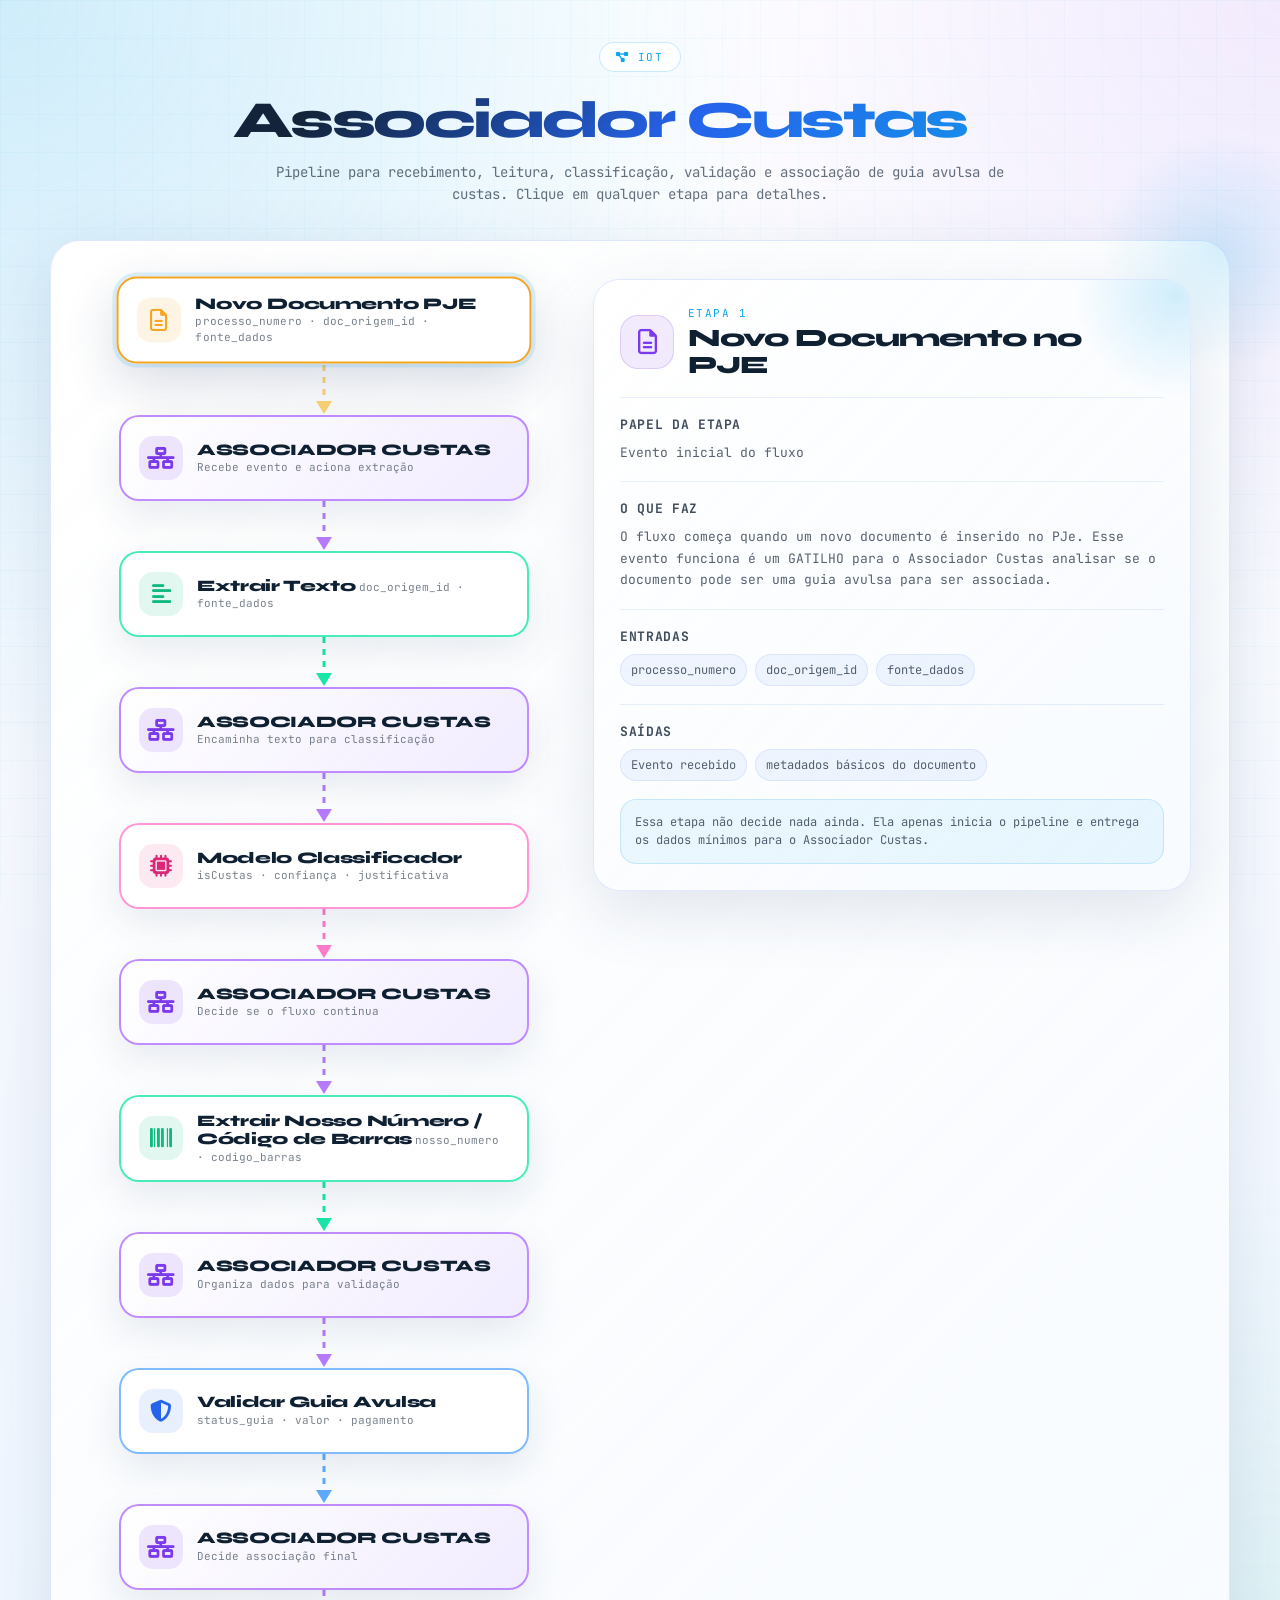
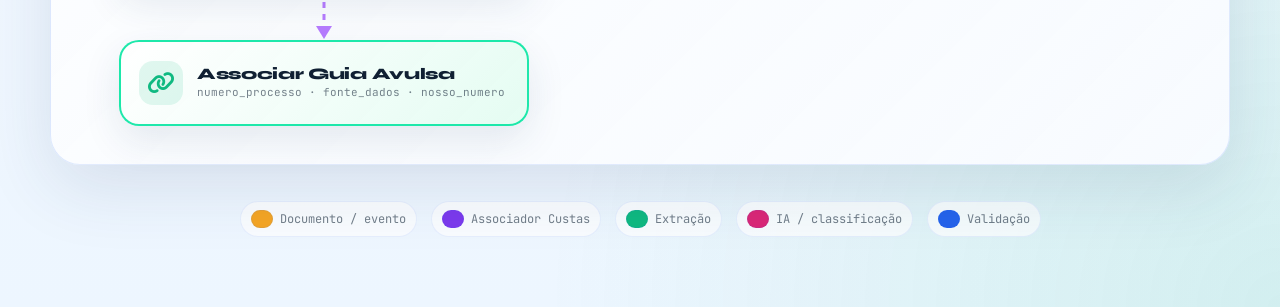
==== commit 492c1d07: "feat: deixando a tela com tema claro" ====
--- a/fluxo.html
+++ b/fluxo.html
@@ -14,7 +14,7 @@
   <main class="page">
     <header class="header">
       <div class="badge">
-        <i class="fa-solid fa-diagram-project"></i>
+        <i class="fa-solid fa-diagram-project shrink-0"></i>
         IoT
       </div>
       <h1>Associador Custas</h1>
@@ -36,7 +36,7 @@
           data-inputs="processo_numero, doc_origem_id, fonte_dados"
           data-outputs="Evento recebido, metadados básicos do documento"
           data-note="Essa etapa não decide nada ainda. Ela apenas inicia o pipeline e entrega os dados mínimos para o Associador Custas.">
-          <span class="icon"><i class="fa-regular fa-file-lines"></i></span>
+          <span class="icon shrink-0"><i class="fa-regular fa-file-lines shrink-0"></i></span>
           <span>
             <span class="step-title">Novo Documento PJE</span>
             <span class="step-mini">processo_numero · doc_origem_id · fonte_dados</span>
@@ -59,7 +59,7 @@
           data-inputs="processo_numero, doc_origem_id, fonte_dados"
           data-outputs="Chamada para extração de texto"
           data-note="O Associador Custas funciona como controlador do pipeline.">
-          <span class="icon"><i class="fa-solid fa-network-wired"></i></span>
+          <span class="icon shrink-0"><i class="fa-solid fa-network-wired shrink-0"></i></span>
           <span>
             <span class="step-title">ASSOCIADOR CUSTAS</span>
             <span class="step-mini">Recebe evento e aciona extração</span>
@@ -82,7 +82,7 @@
           data-inputs="doc_origem_id, fonte_dados"
           data-outputs="texto_doc"
           data-note="Aqui há a chamada para o sistema de OCR (Prisma).">
-          <span class="icon"><i class="fa-solid fa-align-left"></i></span>
+          <span class="icon shrink-0"><i class="fa-solid fa-align-left shrink-0"></i></span>
           <span>
             <span class="step-title">Extrair Texto</span>
             <span class="step-mini">doc_origem_id · fonte_dados</span>
@@ -105,7 +105,7 @@
           data-inputs="texto_doc, processo_numero, doc_origem_id"
           data-outputs="Chamada para modelo classificador"
           data-note="Se o texto vier vazio, ilegível ou insuficiente é analisado o tratamento se com novas tentativas ou encerramento do fluxo.">
-          <span class="icon"><i class="fa-solid fa-network-wired"></i></span>
+          <span class="icon shrink-0"><i class="fa-solid fa-network-wired shrink-0"></i></span>
           <span>
             <span class="step-title">ASSOCIADOR CUSTAS</span>
             <span class="step-mini">Encaminha texto para classificação</span>
@@ -128,7 +128,7 @@
           data-inputs="texto_doc"
           data-outputs="isCustas, confiança_classificação, justificativa_modelo"
           data-note="A saída principal é uma decisão do tipo verdadeiro/falso, indicando se o fluxo deve continuar para extração de dados financeiros.">
-          <span class="icon"><i class="fa-solid fa-microchip"></i></span>
+          <span class="icon shrink-0"><i class="fa-solid fa-microchip shrink-0"></i></span>
           <span>
             <span class="step-title">Modelo Classificador</span>
             <span class="step-mini">isCustas · confiança · justificativa</span>
@@ -151,7 +151,7 @@
           data-inputs="isCustas, confiança_classificação, texto_doc"
           data-outputs="Decisão de continuidade do fluxo"
           data-note="Essa é uma etapa de controle importante: evita tentar validar ou associar documentos que não são guias ou comprovantes de custas.">
-          <span class="icon"><i class="fa-solid fa-network-wired"></i></span>
+          <span class="icon shrink-0"><i class="fa-solid fa-network-wired shrink-0"></i></span>
           <span>
             <span class="step-title">ASSOCIADOR CUSTAS</span>
             <span class="step-mini">Decide se o fluxo continua</span>
@@ -174,7 +174,7 @@
           data-inputs="texto_doc"
           data-outputs="nosso_numero, codigo_barras"
           data-note="Essa etapa usa regex, regras heurísticas ou modelo de extração estruturada para localizar os identificadores.">
-          <span class="icon"><i class="fa-solid fa-barcode"></i></span>
+          <span class="icon shrink-0"><i class="fa-solid fa-barcode shrink-0"></i></span>
           <span>
             <span class="step-title">Extrair Nosso Número / Código de Barras</span>
             <span class="step-mini">nosso_numero · codigo_barras</span>
@@ -197,7 +197,7 @@
           data-inputs="nosso_numero, codigo_barras, processo_numero, fonte_dados"
           data-outputs="Requisição para validação da guia"
           data-note="Se não for encontrado Nosso Número ou código de barras, o fluxo pode registrar pendência para conferência manual.">
-          <span class="icon"><i class="fa-solid fa-network-wired"></i></span>
+          <span class="icon shrink-0"><i class="fa-solid fa-network-wired shrink-0"></i></span>
           <span>
             <span class="step-title">ASSOCIADOR CUSTAS</span>
             <span class="step-mini">Organiza dados para validação</span>
@@ -220,7 +220,7 @@
           data-inputs="nosso_numero, codigo_barras"
           data-outputs="status_guia, valor, data_pagamento, dados_validados"
           data-note="Essa etapa reduz risco de associação indevida, pois valida a guia antes da vinculação final ao processo.">
-          <span class="icon"><i class="fa-solid fa-shield-halved"></i></span>
+          <span class="icon shrink-0"><i class="fa-solid fa-shield-halved shrink-0"></i></span>
           <span>
             <span class="step-title">Validar Guia Avulsa</span>
             <span class="step-mini">status_guia · valor · pagamento</span>
@@ -243,7 +243,7 @@
           data-inputs="status_guia, dados_validados, processo_numero, fonte_dados"
           data-outputs="Comando de associação da guia"
           data-note="Se a guia não estiver paga, for inválida ou incompatível, o fluxo pode registrar falha e não realizar associação automática.">
-          <span class="icon"><i class="fa-solid fa-network-wired"></i></span>
+          <span class="icon shrink-0"><i class="fa-solid fa-network-wired shrink-0"></i></span>
           <span>
             <span class="step-title">ASSOCIADOR CUSTAS</span>
             <span class="step-mini">Decide associação final</span>
@@ -266,7 +266,7 @@
           data-inputs="numero_processo, fonte_dados, nosso_numero"
           data-outputs="Guia associada, registro da operação, fim do fluxo"
           data-note="Essa é a etapa final do pipeline. Depois dela, o processo passa a ter a guia corretamente vinculada, conforme a validação realizada.">
-          <span class="icon"><i class="fa-solid fa-link"></i></span>
+          <span class="icon shrink-0"><i class="fa-solid fa-link shrink-0"></i></span>
           <span>
             <span class="step-title">Associar Guia Avulsa</span>
             <span class="step-mini">numero_processo · fonte_dados · nosso_numero</span>
@@ -277,8 +277,8 @@
 
       <aside class="details" id="detailsPanel">
         <div class="details-top">
-          <div class="details-icon" id="detailsIcon">
-            <i class="fa-regular fa-file-lines"></i>
+          <div class="details-icon shrink-0" id="detailsIcon">
+            <i class="fa-regular fa-file-lines shrink-0"></i>
           </div>
           <div>
             <div class="details-kicker" id="detailsKicker">Etapa 1</div>
@@ -359,7 +359,7 @@
 
       const iconClass = step.dataset.icon;
 
-      detailsIcon.innerHTML = `<i class="${iconClass}"></i>`;
+      detailsIcon.innerHTML = `<i class="${iconClass} shrink-0"></i>`;
       detailsKicker.textContent = `Etapa ${step.dataset.step}`;
       detailsTitle.textContent = step.dataset.title;
       detailsRole.textContent = step.dataset.role;
@@ -385,4 +385,4 @@
     setActiveStep(document.querySelector(".step.active") || steps[0]);
   </script>
 </body>
-</html>+</html>
--- a/style.css
+++ b/style.css
@@ -1,18 +1,19 @@
 ﻿:root {
-  --bg: #0a1628;
-  --bg2: #101d33;
-  --card: rgba(18, 31, 56, 0.92);
-  --card2: rgba(26, 42, 74, 0.96);
-  --text: #ffffff;
-  --muted: rgba(255,255,255,.62);
-
-  --yellow: #ffd166;
-  --purple: #b06eff;
-  --cyan: #00d4ff;
-  --green: #00e5a0;
-  --blue: #4da3ff;
-  --pink: #ff6ec7;
-  --border: rgba(255,255,255,.12);
+  --bg: #f6f9ff;
+  --bg2: #eaf2ff;
+  --card: rgba(255, 255, 255, 0.88);
+  --card2: rgba(248, 251, 255, 0.96);
+  --text: #102033;
+  --muted: rgba(16, 32, 51, .64);
+
+  --yellow: #f5a524;
+  --purple: #7c3aed;
+  --cyan: #0ea5e9;
+  --green: #10b981;
+  --blue: #2563eb;
+  --pink: #db2777;
+  --border: rgba(37, 99, 235, .13);
+  --shadow: rgba(31, 58, 99, .12);
 }
 
 * {
@@ -21,11 +22,17 @@
   box-sizing: border-box;
 }
 
+.shrink-0 {
+  flex-shrink: 0;
+}
+
 body {
   min-height: 100vh;
   background:
-    radial-gradient(circle at top left, rgba(26,111,255,.22), transparent 34%),
-    radial-gradient(circle at bottom right, rgba(176,110,255,.18), transparent 32%),
+    radial-gradient(circle at top left, rgba(14,165,233,.20), transparent 34%),
+    radial-gradient(circle at top right, rgba(124,58,237,.10), transparent 28%),
+    radial-gradient(circle at bottom right, rgba(16,185,129,.12), transparent 32%),
+    linear-gradient(180deg, #ffffff 0%, var(--bg) 46%, #edf6ff 100%),
     var(--bg);
   color: var(--text);
   font-family: 'Syne', sans-serif;
@@ -38,8 +45,8 @@
   position: fixed;
   inset: 0;
   background-image:
-    linear-gradient(rgba(255,255,255,.035) 1px, transparent 1px),
-    linear-gradient(90deg, rgba(255,255,255,.035) 1px, transparent 1px);
+    linear-gradient(rgba(14,165,233,.055) 1px, transparent 1px),
+    linear-gradient(90deg, rgba(14,165,233,.055) 1px, transparent 1px);
   background-size: 38px 38px;
   pointer-events: none;
   opacity: .6;
@@ -51,9 +58,9 @@
   align-items: center;
   gap: 8px;
   padding: 7px 16px;
-  border: 1px solid rgba(0,212,255,.35);
+  border: 1px solid rgba(14,165,233,.22);
   border-radius: 999px;
-  background: rgba(0,212,255,.08);
+  background: rgba(255,255,255,.76);
   color: var(--cyan);
   font-family: 'JetBrains Mono', monospace;
   font-size: 11px;
@@ -62,7 +69,7 @@
 }
 
 h1 {
-  background: linear-gradient(135deg, #fff 35%, var(--cyan));
+  background: linear-gradient(135deg, #13243a 24%, #2563eb 58%, var(--cyan));
   -webkit-background-clip: text;
   -webkit-text-fill-color: transparent;
   background-clip: text;
@@ -99,7 +106,7 @@
 .hero p {
   max-width: 900px;
   margin: 0 auto;
-  color: rgba(255,255,255,.68);
+  color: rgba(16,32,51,.68);
   font-family: 'JetBrains Mono', monospace;
   font-size: 15px;
   line-height: 1.8;
@@ -110,11 +117,11 @@
   top: 0;
   z-index: 50;
   backdrop-filter: blur(16px);
-  background: rgba(10, 22, 40, 0.72);
-  border: 1px solid rgba(255,255,255,.06);
+  background: rgba(255, 255, 255, 0.74);
+  border: 1px solid rgba(37,99,235,.10);
   border-radius: 22px;
   margin-bottom: 42px;
-  box-shadow: 0 20px 50px rgba(0,0,0,.25);
+  box-shadow: 0 18px 46px var(--shadow);
 }
 
 nav ul {
@@ -128,7 +135,7 @@
 
 nav a {
   text-decoration: none;
-  color: rgba(255,255,255,.78);
+  color: rgba(16,32,51,.72);
   font-family: 'JetBrains Mono', monospace;
   font-size: 13px;
   padding: 10px 14px;
@@ -138,9 +145,9 @@
 }
 
 nav a:hover {
-  color: #fff;
-  border-color: rgba(0,212,255,.25);
-  background: rgba(0,212,255,.08);
+  color: #0f4ec7;
+  border-color: rgba(14,165,233,.22);
+  background: rgba(14,165,233,.09);
 }
 
 section {
@@ -148,9 +155,9 @@
   border: 1px solid var(--border);
   border-radius: 30px;
   background:
-    linear-gradient(135deg, rgba(255,255,255,.05), rgba(255,255,255,.015)),
-    rgba(12, 24, 44, .88);
-  box-shadow: 0 20px 65px rgba(0,0,0,.26);
+    linear-gradient(135deg, rgba(255,255,255,.94), rgba(246,250,255,.82)),
+    rgba(255,255,255,.88);
+  box-shadow: 0 22px 70px var(--shadow);
   padding: 38px;
   position: relative;
   overflow: hidden;
@@ -164,7 +171,7 @@
   border-radius: 50%;
   right: -110px;
   top: -110px;
-  background: radial-gradient(circle, rgba(0,212,255,.14), transparent 70%);
+  background: radial-gradient(circle, rgba(14,165,233,.16), transparent 70%);
   pointer-events: none;
 }
 
@@ -185,7 +192,7 @@
 
 p,
 li {
-  color: rgba(255,255,255,.74);
+  color: rgba(16,32,51,.72);
   font-family: 'JetBrains Mono', monospace;
   font-size: 14px;
   line-height: 1.85;
@@ -208,9 +215,9 @@
   margin-top: 28px;
   padding: 22px;
   border-radius: 20px;
-  border: 1px solid rgba(0,212,255,.20);
-  background: rgba(0,212,255,.06);
-  color: #fff;
+  border: 1px solid rgba(14,165,233,.20);
+  background: linear-gradient(135deg, rgba(14,165,233,.10), rgba(16,185,129,.08));
+  color: #13243a;
   font-family: 'JetBrains Mono', monospace;
   line-height: 1.8;
 }
@@ -227,9 +234,9 @@
 .number-box,
 .architecture-item {
   border-radius: 24px;
-  border: 1px solid rgba(255,255,255,.08);
+  border: 1px solid rgba(37,99,235,.10);
   background: var(--card);
-  box-shadow: 0 14px 38px rgba(0,0,0,.20);
+  box-shadow: 0 16px 42px rgba(31,58,99,.10);
   padding: 26px;
   transition: transform .18s ease, border-color .18s ease;
 }
@@ -238,7 +245,7 @@
 .number-box:hover,
 .architecture-item:hover {
   transform: translateY(-4px);
-  border-color: rgba(0,212,255,.22);
+  border-color: rgba(14,165,233,.28);
 }
 
 .card h4,
@@ -247,7 +254,7 @@
 }
 
 .card h4 {
-  color: #fff;
+  color: #102033;
   font-size: 22px;
   letter-spacing: -0.03em;
 }
@@ -282,8 +289,8 @@
   width: 36px;
   height: 36px;
   border-radius: 12px;
-  background: rgba(176,110,255,.14);
-  border: 1px solid rgba(176,110,255,.25);
+  background: rgba(124,58,237,.10);
+  border: 1px solid rgba(124,58,237,.20);
   color: var(--purple);
   display: grid;
   place-items: center;
@@ -295,25 +302,25 @@
   margin-top: 20px;
   border-radius: 24px;
   overflow: hidden;
-  border: 1px solid rgba(255,255,255,.08);
-  box-shadow: 0 20px 60px rgba(0,0,0,.30);
+  border: 1px solid rgba(37,99,235,.10);
+  box-shadow: 0 20px 60px rgba(31,58,99,.12);
 }
 
 iframe {
   width: 100%;
   height: 760px;
   border: none;
-  background: #08111f;
+  background: #f6f9ff;
 }
 
 footer {
   margin-top: 28px;
   padding: 32px;
   text-align: center;
-  border: 1px solid rgba(255,255,255,.08);
+  border: 1px solid rgba(37,99,235,.10);
   border-radius: 28px;
-  background: rgba(10,22,40,.88);
-  box-shadow: 0 14px 38px rgba(0,0,0,.20);
+  background: rgba(255,255,255,.78);
+  box-shadow: 0 14px 38px rgba(31,58,99,.10);
 }
 
 footer p {
@@ -382,6 +389,13 @@
   gap: 34px;
   align-items: start;
   margin-top: 34px;
+  overflow: visible;
+}
+
+#detailsPanel {
+  position: sticky;
+  top: 32px;
+  align-self: start;
 }
 
 .flow-column {
@@ -397,12 +411,12 @@
   border-radius: 20px;
   border: 2px solid var(--border);
   background: var(--card);
-  color: #fff;
+  color: var(--text);
   padding: 15px 18px;
   cursor: pointer;
   position: relative;
   z-index: 2;
-  box-shadow: 0 14px 38px rgba(0,0,0,.20);
+  box-shadow: 0 14px 38px rgba(31,58,99,.10);
   transition:
     transform .16s ease,
     box-shadow .16s ease,
@@ -418,14 +432,14 @@
 
 .step:hover {
   transform: translateY(-2px);
-  box-shadow: 0 18px 46px rgba(0,0,0,.32);
+  box-shadow: 0 18px 46px rgba(31,58,99,.16);
 }
 
 .step.active {
   transform: translateY(-2px) scale(1.012);
   box-shadow:
-    0 0 0 4px rgba(176,110,255,.15),
-    0 18px 50px rgba(0,0,0,.42);
+    0 0 0 4px rgba(14,165,233,.14),
+    0 18px 50px rgba(31,58,99,.18);
 }
 
 .icon {
@@ -435,7 +449,7 @@
   display: grid;
   place-items: center;
   font-size: 22px;
-  background: rgba(255,255,255,.06);
+  background: rgba(37,99,235,.06);
 }
 
 .step-title {
@@ -449,7 +463,7 @@
   margin-top: 5px;
   font-family: 'JetBrains Mono', monospace;
   font-size: 11px;
-  color: rgba(255,255,255,.58);
+  color: rgba(16,32,51,.56);
   line-height: 1.35;
 }
 
@@ -458,7 +472,7 @@
 }
 .doc .icon {
   color: var(--yellow);
-  background: rgba(255,209,102,.12);
+  background: rgba(245,165,36,.12);
 }
 .doc.active {
   border-color: var(--yellow);
@@ -466,11 +480,11 @@
 
 .assoc {
   border-color: rgba(176,110,255,.78);
-  background: linear-gradient(135deg, rgba(25,28,45,.95), rgba(49,36,100,.72));
+  background: linear-gradient(135deg, rgba(255,255,255,.94), rgba(239,233,255,.88));
 }
 .assoc .icon {
   color: var(--purple);
-  background: rgba(176,110,255,.14);
+  background: rgba(124,58,237,.12);
 }
 .assoc.active {
   border-color: var(--purple);
@@ -481,7 +495,7 @@
 }
 .extract .icon {
   color: var(--green);
-  background: rgba(0,229,160,.12);
+  background: rgba(16,185,129,.12);
 }
 .extract.active {
   border-color: var(--green);
@@ -492,7 +506,7 @@
 }
 .classify .icon {
   color: var(--pink);
-  background: rgba(255,110,199,.12);
+  background: rgba(219,39,119,.10);
 }
 .classify.active {
   border-color: var(--pink);
@@ -503,7 +517,7 @@
 }
 .validate .icon {
   color: var(--blue);
-  background: rgba(77,163,255,.12);
+  background: rgba(37,99,235,.10);
 }
 .validate.active {
   border-color: var(--blue);
@@ -511,11 +525,11 @@
 
 .final {
   border-color: rgba(0,229,160,.88);
-  background: linear-gradient(135deg, rgba(16,40,36,.96), rgba(12,74,55,.74));
+  background: linear-gradient(135deg, rgba(255,255,255,.94), rgba(226,252,241,.90));
 }
 .final .icon {
   color: var(--green);
-  background: rgba(0,229,160,.14);
+  background: rgba(16,185,129,.12);
 }
 .final.active {
   border-color: var(--green);
@@ -550,9 +564,9 @@
   border: 1px solid var(--border);
   border-radius: 26px;
   background:
-    linear-gradient(135deg, rgba(255,255,255,.07), rgba(255,255,255,.025)),
-    rgba(12, 24, 44, .86);
-  box-shadow: 0 20px 65px rgba(0,0,0,.30);
+    linear-gradient(135deg, rgba(255,255,255,.96), rgba(246,250,255,.86)),
+    rgba(255,255,255,.88);
+  box-shadow: 0 20px 65px rgba(31,58,99,.12);
   padding: 26px;
   min-height: 438px;
   overflow: hidden;
@@ -566,7 +580,7 @@
   border-radius: 50%;
   right: -95px;
   top: -95px;
-  background: radial-gradient(circle, rgba(0,212,255,.22), transparent 65%);
+  background: radial-gradient(circle, rgba(14,165,233,.18), transparent 65%);
   pointer-events: none;
 }
 
@@ -585,10 +599,10 @@
   border-radius: 18px;
   display: grid;
   place-items: center;
-  background: rgba(176,110,255,.14);
+  background: rgba(124,58,237,.10);
   color: var(--purple);
   font-size: 25px;
-  border: 1px solid rgba(176,110,255,.25);
+  border: 1px solid rgba(124,58,237,.18);
 }
 
 .details-kicker {
@@ -615,12 +629,12 @@
 .section {
   margin-top: 18px;
   padding-top: 18px;
-  border-top: 1px solid rgba(255,255,255,.08);
+  border-top: 1px solid rgba(37,99,235,.10);
 }
 
 .section h3 {
   margin: 0 0 9px;
-  color: rgba(255,255,255,.84);
+  color: rgba(16,32,51,.80);
   font-size: 13px;
   font-family: 'JetBrains Mono', monospace;
   letter-spacing: .05em;
@@ -629,7 +643,7 @@
 
 .section p {
   margin: 0;
-  color: rgba(255,255,255,.72);
+  color: rgba(16,32,51,.70);
   font-family: 'JetBrains Mono', monospace;
   font-size: 13px;
   line-height: 1.65;
@@ -645,9 +659,9 @@
   display: inline-flex;
   padding: 7px 10px;
   border-radius: 999px;
-  background: rgba(255,255,255,.07);
-  border: 1px solid rgba(255,255,255,.10);
-  color: rgba(255,255,255,.72);
+  background: rgba(37,99,235,.06);
+  border: 1px solid rgba(37,99,235,.10);
+  color: rgba(16,32,51,.70);
   font-family: 'JetBrains Mono', monospace;
   font-size: 12px;
 }
@@ -656,9 +670,9 @@
   margin-top: 18px;
   padding: 13px 14px;
   border-radius: 16px;
-  border: 1px solid rgba(0,212,255,.18);
-  background: rgba(0,212,255,.06);
-  color: rgba(255,255,255,.70);
+  border: 1px solid rgba(14,165,233,.18);
+  background: rgba(14,165,233,.07);
+  color: rgba(16,32,51,.70);
   font-family: 'JetBrains Mono', monospace;
   font-size: 12px;
   line-height: 1.55;
@@ -670,7 +684,7 @@
   flex-wrap: wrap;
   justify-content: center;
   gap: 14px;
-  color: rgba(255,255,255,.58);
+  color: rgba(16,32,51,.58);
   font-family: 'JetBrains Mono', monospace;
   font-size: 12px;
 }
@@ -681,8 +695,8 @@
   gap: 7px;
   padding: 8px 10px;
   border-radius: 999px;
-  background: rgba(255,255,255,.045);
-  border: 1px solid rgba(255,255,255,.075);
+  background: rgba(255,255,255,.66);
+  border: 1px solid rgba(37,99,235,.09);
 }
 
 .dot {
@@ -740,3 +754,9 @@
     font-size: 12.5px;
   }
 }
+
+  .badge-logo {
+  height: 18px;
+  width: auto;
+  object-fit: contain;
+}
